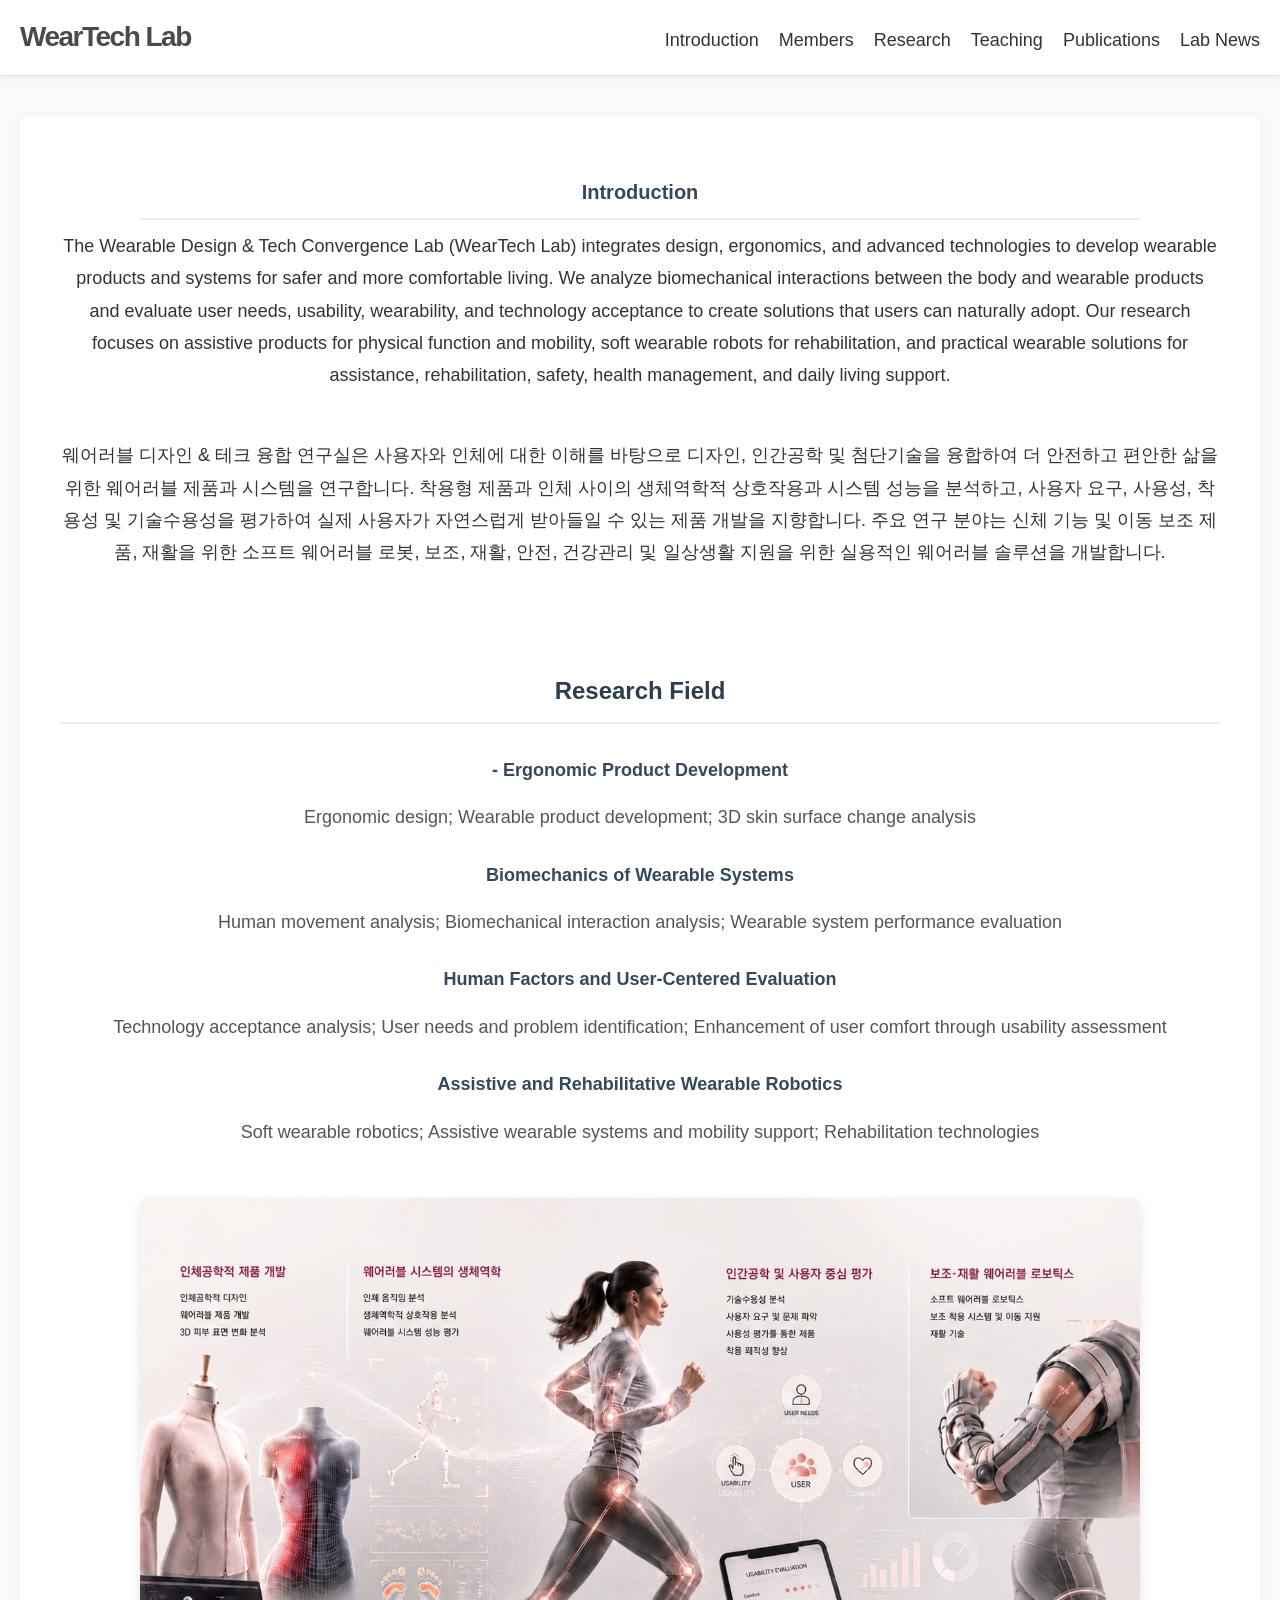
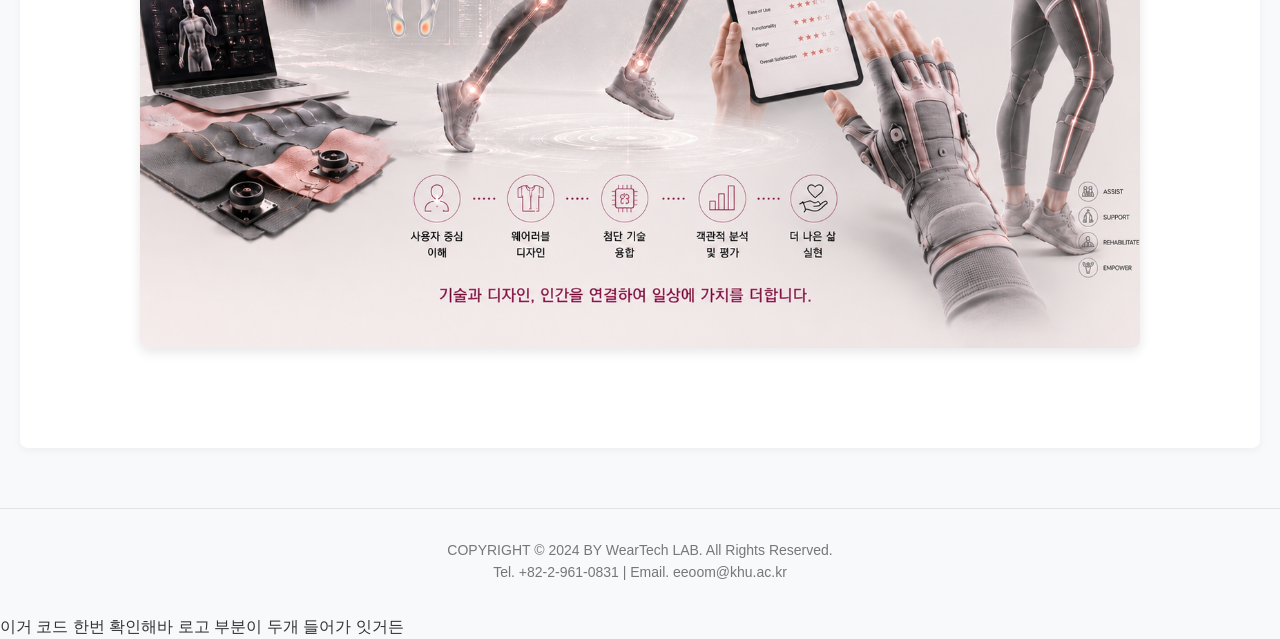
==== intro.html @ f1a355e2 "Update intro.html" ====
<!DOCTYPE html>
<html lang="ko">
<head>
    <meta charset="UTF-8">
    <meta name="viewport" content="width=device-width, initial-scale=1.0">
    <title>Intro - WearTech Lab</title>
    <link rel="stylesheet" href="style.css">
</head>
<body>
    <!-- 헤더 (로고 + 상단 메뉴) -->
    <header class="site-header">
        <div class="header-wrap">
            <a href="index.html" class="logo">WearTech Lab</a>
            <nav class="main-nav">
                <ul>
                    <li><a href="intro.html">Introduction</a></li>
                    
                    <!-- Members 드롭다운 메뉴 -->
                    <li class="dropdown">
                        <a href="javascript:void(0)" class="dropbtn">Members</a>
                        <div class="dropdown-content">
                            <a href="pi.html">Principal Investigator</a>
                            <a href="students.html">Student Researchers</a>
                        </div>
                    </li>
                    
                    <li><a href="research.html">Research</a></li>
                    <li><a href="teaching.html">Teaching</a></li>
                    <li><a href="publications.html">Publications</a></li>
                    <li><a href="lab-news.html">Lab News</a></li>
                </ul>
            </nav>
        </div>
    </header>

    <!-- 메인 컨텐츠 영역 -->
    <main class="content-wrap">
        <section class="main-content">
            
            <!-- 0. 제일 위 큰 제목 -->
            <h3 class="intro-main-title">Introduction</h3>
            
            <!-- 1. 설명 글 (가운데 정렬) -->
            <div class="intro-top-text">
                <p>The Wearable Design & Tech Convergence Lab (WearTech Lab) integrates design, ergonomics, and advanced technologies to develop wearable products and systems for safer and more comfortable living. We analyze biomechanical interactions between the body and wearable products and evaluate user needs, usability, wearability, and technology acceptance to create solutions that users can naturally adopt. Our research focuses on assistive products for physical function and mobility, soft wearable robots for rehabilitation, and practical wearable solutions for assistance, rehabilitation, safety, health management, and daily living support.</p>
            <br>
                <p>웨어러블 디자인 & 테크 융합 연구실은 사용자와 인체에 대한 이해를 바탕으로 디자인, 인간공학 및 첨단기술을 융합하여 더 안전하고 편안한 삶을 위한 웨어러블 제품과 시스템을 연구합니다. 착용형 제품과 인체 사이의 생체역학적 상호작용과 시스템 성능을 분석하고, 사용자 요구, 사용성, 착용성 및 기술수용성을 평가하여 실제 사용자가 자연스럽게 받아들일 수 있는 제품 개발을 지향합니다. 주요 연구 분야는 신체 기능 및 이동 보조 제품, 재활을 위한 소프트 웨어러블 로봇, 보조, 재활, 안전, 건강관리 및 일상생활 지원을 위한 실용적인 웨어러블 솔루션을 개발합니다.</p>
            </div>

            <!-- 2. 아래쪽 글 (가운데 정렬, 굵은 폰트 적용) -->
            <div class="research-field">
                <h3>Research Field</h3>
                
                <p class="field-title">- Ergonomic Product Development</p>
                <ul>
                    <li>Ergonomic design; Wearable product development; 3D skin surface change analysis</li>
                </ul>

                <p class="field-title">Biomechanics of Wearable Systems</p>
                <ul>
                    <li>Human movement analysis; Biomechanical interaction analysis; Wearable system performance evaluation</li>
                </ul>

                <p class="field-title">Human Factors and User-Centered Evaluation</p>
                <ul>
                    <li>Technology acceptance analysis; User needs and problem identification; Enhancement of user comfort through usability assessment</li>
                </ul>

                <p class="field-title">Assistive and Rehabilitative Wearable Robotics</p>
                <ul>
                    <li>Soft wearable robotics; Assistive wearable systems and mobility support; Rehabilitation technologies</li>
                </ul>
            </div>

            <!-- 3. 가운데 큰 그림 -->
            <img src="intro-image.png" alt="WearTech Lab 소개 이미지" class="intro-image">
            
        </section>
    </main>

    <!-- 푸터 -->
    <footer class="site-footer">
        <p>COPYRIGHT © 2024 BY WearTech LAB. All Rights Reserved.</p>
        <p>Tel. +82-2-961-0831 | Email. eeoom@khu.ac.kr</p>
    </footer>
</body>
</html>

이거 코드 한번 확인해바 로고 부분이 두개 들어가 잇거든
---- style.css ----
/* 기본 스타일 초기화 */
* {
    margin: 0;
    padding: 0;
    box-sizing: border-box;
    font-family: 'Arial', 'Noto Sans KR', sans-serif;
}

body {
    background-color: #f8f9fa;
    color: #333;
    line-height: 1.6;
}

a {
    text-decoration: none;
    color: #333;
    transition: color 0.2s;
}

a:hover {
    color: #c97b8e;
}

/* 헤더 (상단 로고 & 메뉴) */
.site-header {
    background-color: #fff;
    border-bottom: 1px solid #e1e4e8;
    padding: 15px 0;
    box-shadow: 0 2px 4px rgba(0,0,0,0.05);
}

.header-wrap {
    max-width: 1600px;
    margin: 0 auto;
    display: flex;
    justify-content: space-between;
    align-items: center;
    padding: 0 20px;
    flex-wrap: wrap;
}

.logo {
    font-size: 28px;
    font-weight: bold;
    color: #4a4a4a;
    letter-spacing: -1.5px;
}

.main-nav ul {
    list-style: none;
    display: flex;
    flex-wrap: wrap;
}

.main-nav li {
    margin-left: 20px;
    margin-top: 5px;
}

.main-nav a {
    font-size: 18px;
    font-weight: 500;
    padding: 5px 0;
    border-bottom: 2px solid transparent;
}

.main-nav a:hover {
    border-bottom: 2px solid #c97b8e;
}

/* 메인 컨텐츠 래퍼 */
.content-wrap {
    max-width: 1600px;
    margin: 40px auto;
    padding: 0 20px;
}

/* 본문 영역 */
.main-content {
    background-color: #fff;
    padding: 40px;
    border-radius: 8px;
    box-shadow: 0 2px 8px rgba(0,0,0,0.05);
}

.main-content h1 {
    font-size: 28px;
    margin-bottom: 20px;
    color: #2c3e50;
}

.main-content h3 {
    font-size: 20px;
    margin-top: 20px;
    margin-bottom: 10px;
    color: #34495e;
}

.main-content p {
    margin-bottom: 15px;
}

/* === Members 드롭다운 메뉴 디자인 === */
.dropdown {
    position: relative;
    display: inline-block;
}

/* 드롭다운 메뉴 기본 버튼 스타일 (기존 메뉴와 동일하게) */
.dropbtn {
    font-size: 18px;
    font-weight: 500;
    padding: 5px 0;
    border-bottom: 2px solid transparent;
    cursor: pointer;
}

/* 드롭다운 펼쳐지는 내용물 (기본적으로 숨겨둠) */
.dropdown-content {
    display: none;
    position: absolute;
    background-color: #ffffff;
    min-width: 200px;
    box-shadow: 0px 8px 16px 0px rgba(0,0,0,0.1);
    z-index: 1;
    border-radius: 8px;
    overflow: hidden;
    border: 1px solid #eee;
}

/* 드롭다운 안의 메뉴 링크 스타일 */
.dropdown-content a {
    color: #333;
    padding: 12px 16px;
    text-decoration: none;
    display: block;
    text-align: left;
    font-size: 16px;
    border-bottom: 1px solid #f1f1f1;
}

/* 마우스 올렸을 때 효과 */
.dropdown-content a:hover {
    background-color: #fafafa;
    color: #c97b8e;
}

/* 마우스를 메뉴에 올리면 펼쳐지게 함 */
.dropdown:hover .dropdown-content {
    display: block;
}

/* 메인 메뉴에 마우스 올렸을 때 밑줄 효과 */
.dropdown:hover .dropbtn {
    border-bottom: 2px solid #c97b8e;
}


/* 본문 이미지 스타일 (index.html용) */
.main-image {
    width: 100%;
    max-width: 800px;
    height: auto;
    display: block;
    margin: 0 auto 30px;
    border-radius: 8px;
    box-shadow: 0 4px 12px rgba(0,0,0,0.1);
}

/* 푸터 */
.site-footer {
    text-align: center;
    padding: 30px 0;
    border-top: 1px solid #e1e4e8;
    margin-top: 60px;
    font-size: 14px;
    color: #777;
}

/* === index.html 이미지만 크게 가운데 정렬 === */
.main-content-image-only {
    text-align: center;
    padding: 20px;
}

.main-content-image-only img {
    max-width: 100%;
    height: auto;
    display: block;
    margin: 0 auto;
    border-radius: 8px;
    box-shadow: 0 4px 12px rgba(0,0,0,0.1);
}

/* === Intro 페이지 전용 디자인 === */

/* Introduction 제일 위 큰 제목 (Research Field 제목과 동일 스타일) */
.intro-main-title {
    font-size: 32px; 
    margin-bottom: 30px;
    color: #2c3e50;
    border-bottom: 2px solid #eee;
    padding-bottom: 10px;
    text-align: center;
    max-width: 1000px;
    margin-left: auto;
    margin-right: auto;
}

/* 위쪽 설명 글자 가운데 정렬 */
.intro-top-text {
    text-align: center;
    font-size: 18px;
    line-height: 1.8;
    margin-bottom: 100px;
    max-width: 1200px;
    margin-left: auto;
    margin-right: auto;
}

/* Research Field 영역 (가운데 정렬로 수정됨!) */
.research-field {
    text-align: center; 
    font-size: 18px;
    line-height: 1.8;
    max-width: 1200px;
    margin: 0 auto;
}

.research-field h3 {
    font-size: 24px;
    margin-bottom: 30px;
    color: #2c3e50;
    border-bottom: 2px solid #eee;
    padding-bottom: 10px;
}

/* 소제목들을 굵은 폰트로 처리 */
.field-title {
    font-size: 18px;
    font-weight: bold;
    color: #34495e;
    margin-top: 25px;
    margin-bottom: 10px;
}

.research-field ul {
    list-style: none;
    padding-left: 0;
}

.research-field li {
    margin-bottom: 5px;
    color: #555;
}

/* 아래 이미지 */
.intro-image {
    width: 100%;
    max-width: 1000px;
    height: auto;
    display: block;
    margin: 50px auto 60px;
    border-radius: 8px;
    box-shadow: 0 4px 12px rgba(0,0,0,0.1);
}
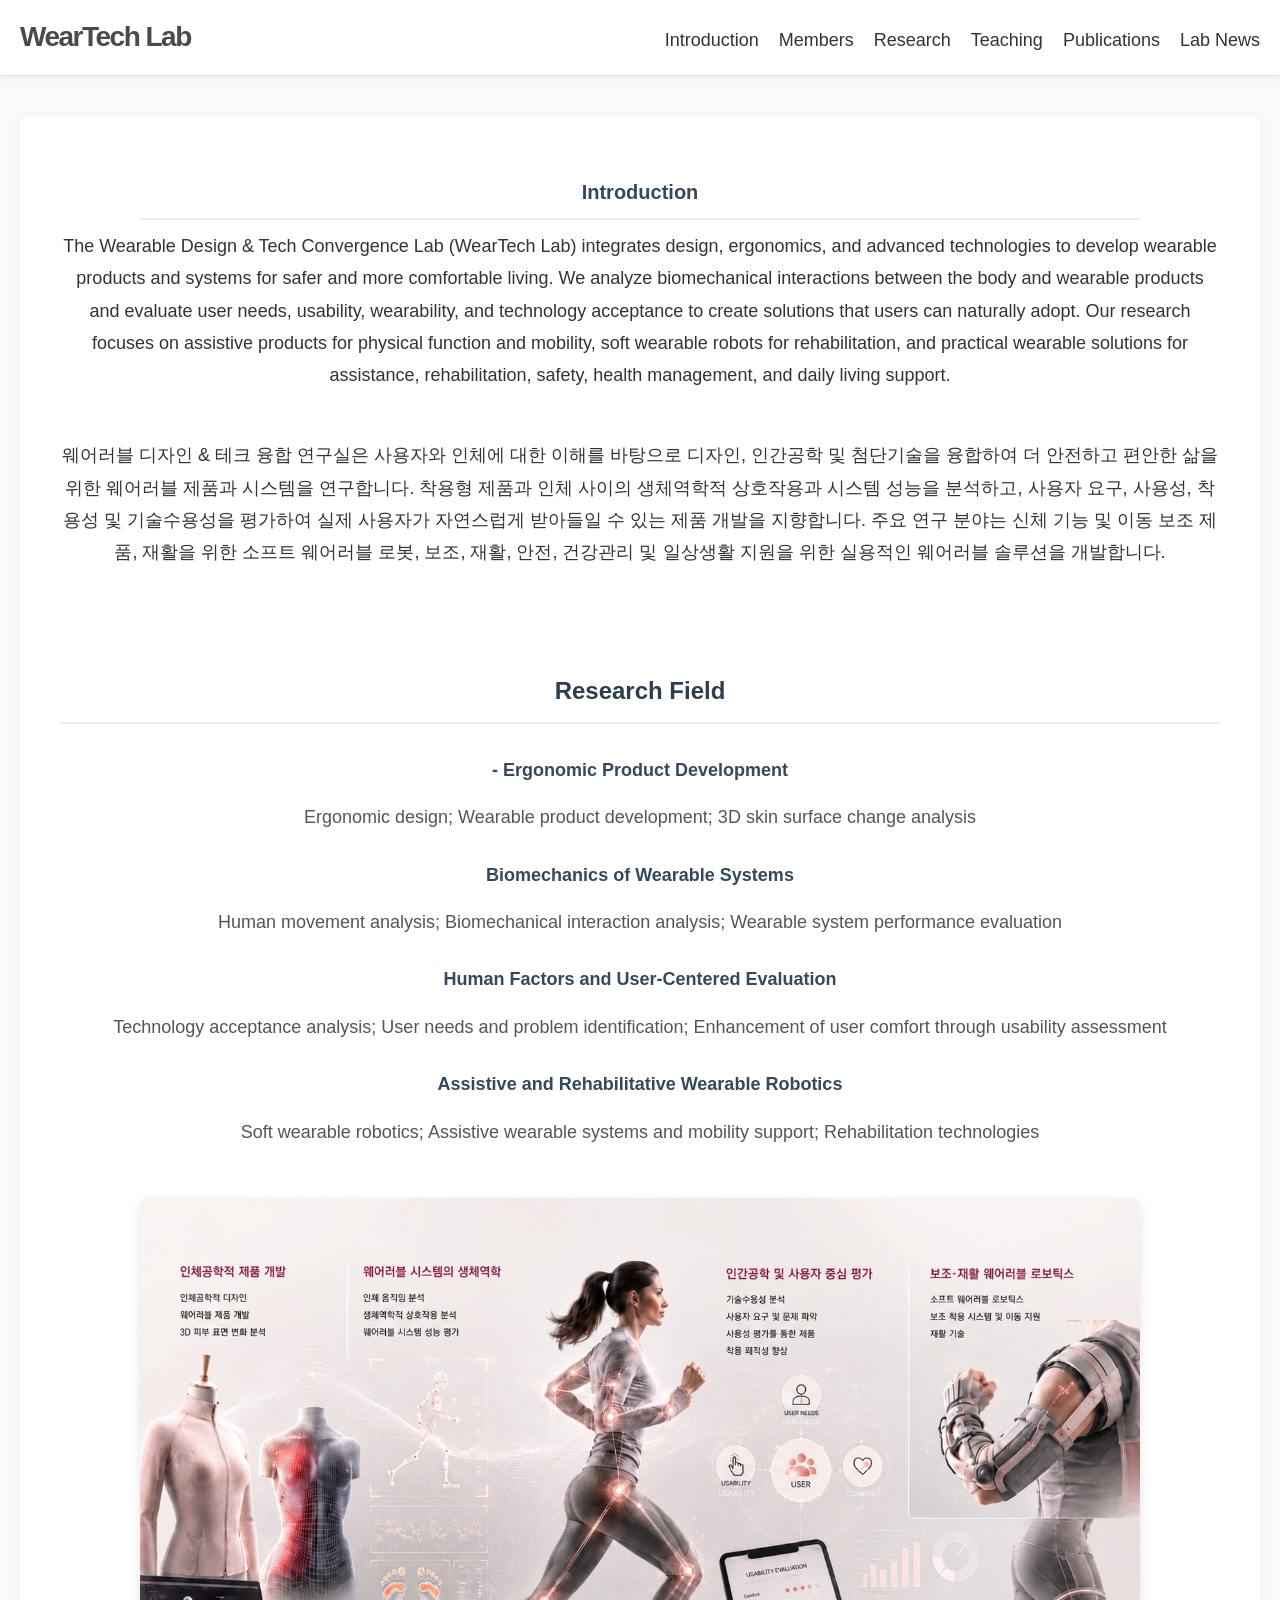
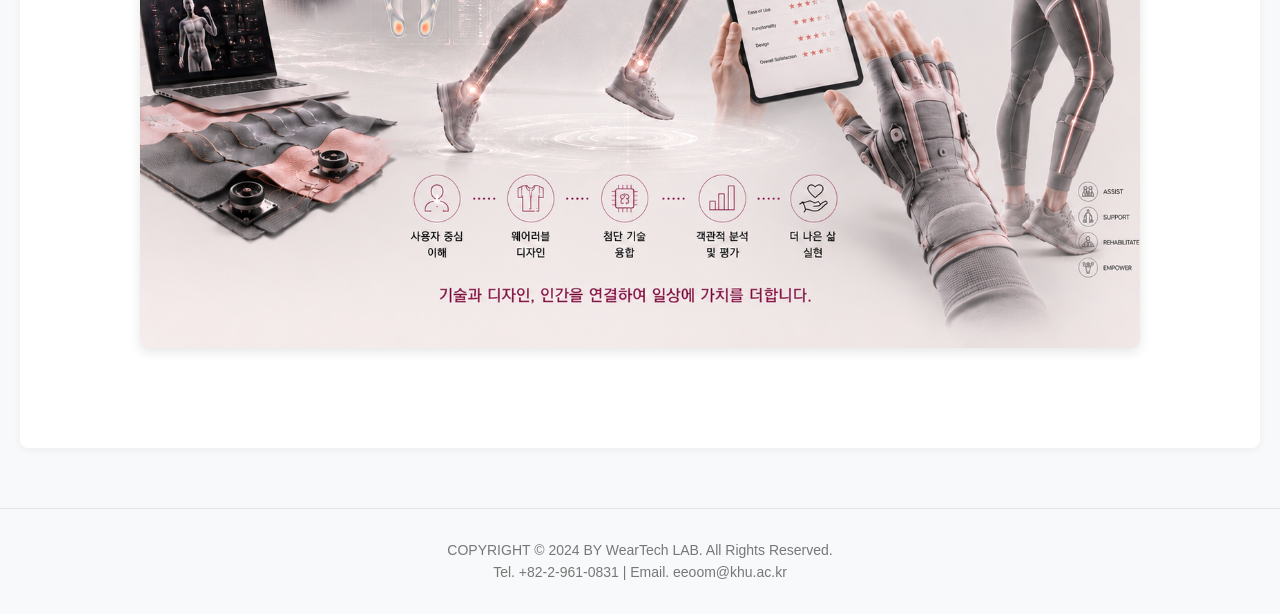
==== commit 6ff3875a: "Update intro.html" ====
--- a/intro.html
+++ b/intro.html
@@ -85,5 +85,3 @@
     </footer>
 </body>
 </html>
-
-이거 코드 한번 확인해바 로고 부분이 두개 들어가 잇거든
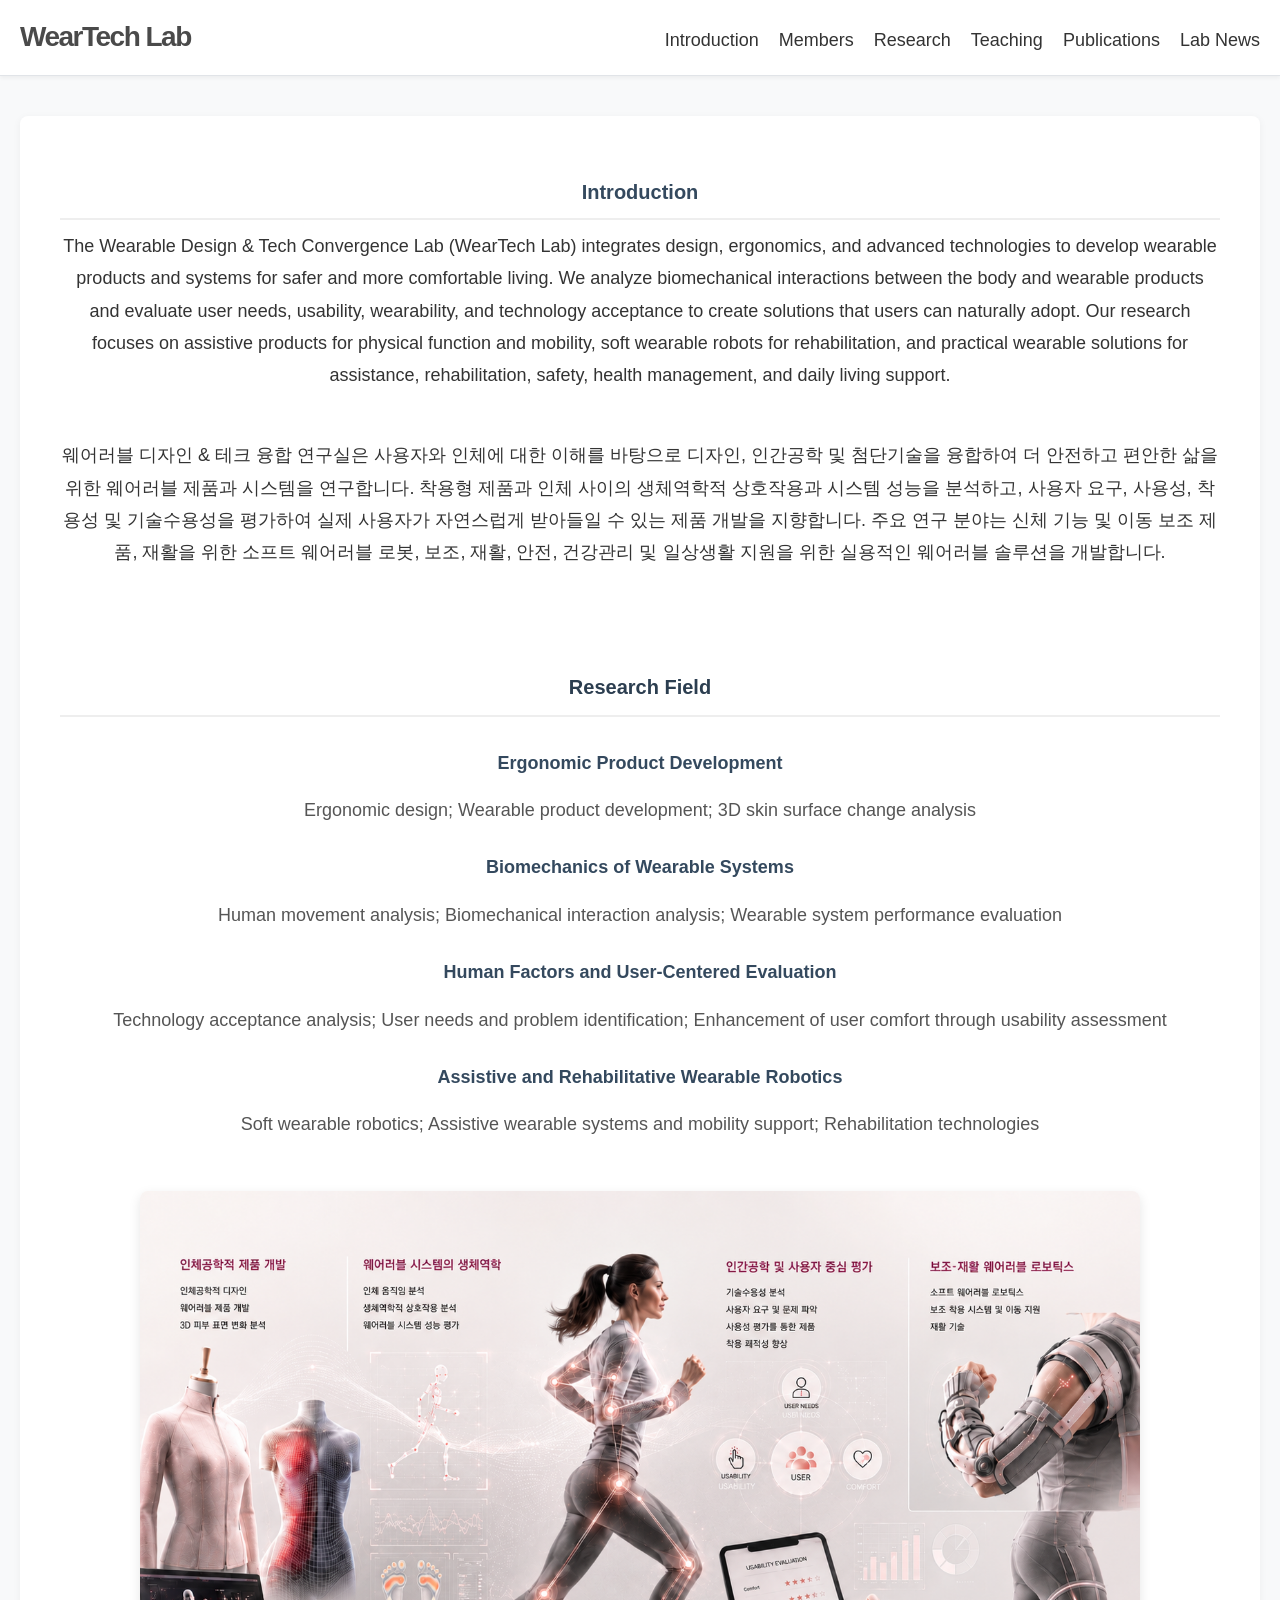
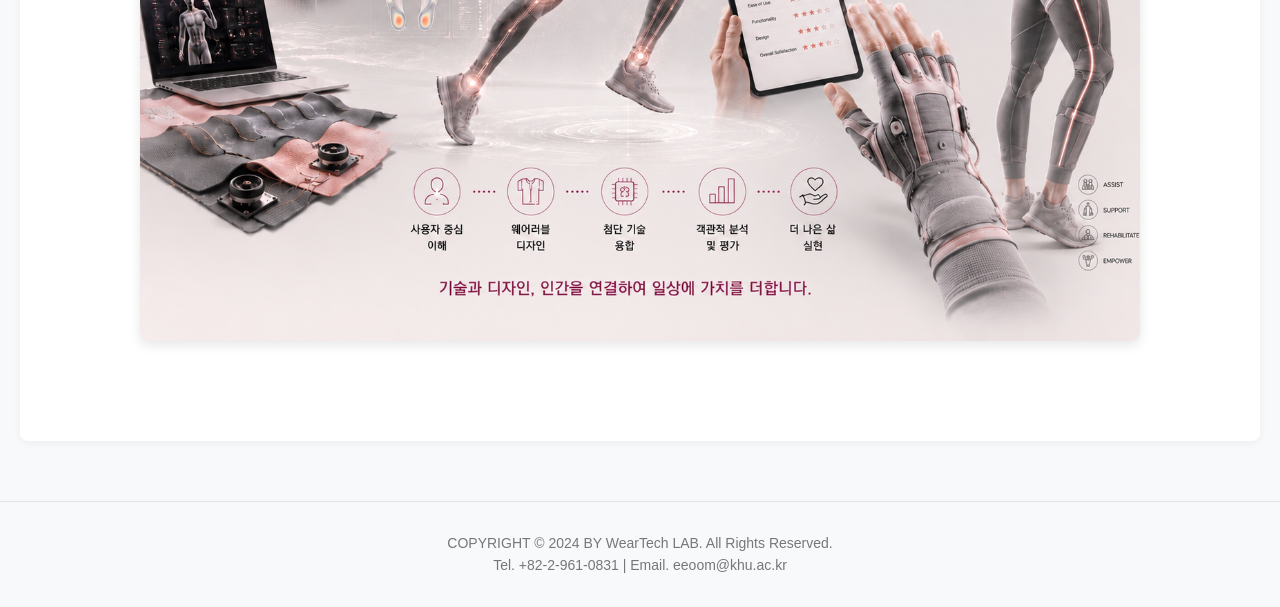
==== commit 7970c485: "Update intro.html" ====
--- a/intro.html
+++ b/intro.html
@@ -51,7 +51,7 @@
             <div class="research-field">
                 <h3>Research Field</h3>
                 
-                <p class="field-title">- Ergonomic Product Development</p>
+                <p class="field-title">Ergonomic Product Development</p>
                 <ul>
                     <li>Ergonomic design; Wearable product development; 3D skin surface change analysis</li>
                 </ul>
--- a/style.css
+++ b/style.css
@@ -107,7 +107,6 @@
     display: inline-block;
 }
 
-/* 드롭다운 메뉴 기본 버튼 스타일 (기존 메뉴와 동일하게) */
 .dropbtn {
     font-size: 18px;
     font-weight: 500;
@@ -116,7 +115,6 @@
     cursor: pointer;
 }
 
-/* 드롭다운 펼쳐지는 내용물 (기본적으로 숨겨둠) */
 .dropdown-content {
     display: none;
     position: absolute;
@@ -129,7 +127,6 @@
     border: 1px solid #eee;
 }
 
-/* 드롭다운 안의 메뉴 링크 스타일 */
 .dropdown-content a {
     color: #333;
     padding: 12px 16px;
@@ -140,42 +137,17 @@
     border-bottom: 1px solid #f1f1f1;
 }
 
-/* 마우스 올렸을 때 효과 */
 .dropdown-content a:hover {
     background-color: #fafafa;
     color: #c97b8e;
 }
 
-/* 마우스를 메뉴에 올리면 펼쳐지게 함 */
 .dropdown:hover .dropdown-content {
     display: block;
 }
 
-/* 메인 메뉴에 마우스 올렸을 때 밑줄 효과 */
 .dropdown:hover .dropbtn {
     border-bottom: 2px solid #c97b8e;
-}
-
-
-/* 본문 이미지 스타일 (index.html용) */
-.main-image {
-    width: 100%;
-    max-width: 800px;
-    height: auto;
-    display: block;
-    margin: 0 auto 30px;
-    border-radius: 8px;
-    box-shadow: 0 4px 12px rgba(0,0,0,0.1);
-}
-
-/* 푸터 */
-.site-footer {
-    text-align: center;
-    padding: 30px 0;
-    border-top: 1px solid #e1e4e8;
-    margin-top: 60px;
-    font-size: 14px;
-    color: #777;
 }
 
 /* === index.html 이미지만 크게 가운데 정렬 === */
@@ -194,21 +166,19 @@
 }
 
 /* === Intro 페이지 전용 디자인 === */
-
-/* Introduction 제일 위 큰 제목 (Research Field 제목과 동일 스타일) */
 .intro-main-title {
-    font-size: 32px; 
+    font-size: 28px; 
+    font-weight: bold;
     margin-bottom: 30px;
     color: #2c3e50;
     border-bottom: 2px solid #eee;
     padding-bottom: 10px;
     text-align: center;
-    max-width: 1000px;
+    max-width: 1200px;
     margin-left: auto;
     margin-right: auto;
 }
 
-/* 위쪽 설명 글자 가운데 정렬 */
 .intro-top-text {
     text-align: center;
     font-size: 18px;
@@ -219,7 +189,6 @@
     margin-right: auto;
 }
 
-/* Research Field 영역 (가운데 정렬로 수정됨!) */
 .research-field {
     text-align: center; 
     font-size: 18px;
@@ -229,14 +198,14 @@
 }
 
 .research-field h3 {
-    font-size: 24px;
+    font-size: 20px;
+    font-weight: bold;
     margin-bottom: 30px;
     color: #2c3e50;
     border-bottom: 2px solid #eee;
     padding-bottom: 10px;
 }
 
-/* 소제목들을 굵은 폰트로 처리 */
 .field-title {
     font-size: 18px;
     font-weight: bold;
@@ -255,7 +224,6 @@
     color: #555;
 }
 
-/* 아래 이미지 */
 .intro-image {
     width: 100%;
     max-width: 1000px;
@@ -265,3 +233,130 @@
     border-radius: 8px;
     box-shadow: 0 4px 12px rgba(0,0,0,0.1);
 }
+
+/* === PI 이력서 디자인 추가 === */
+.pi-photo img {
+    width: 280px; /* <--- 300px에서 200px로 줄이기! */
+    height: auto;
+    border-radius: 8px;
+    box-shadow: 0 4px 12px rgba(0,0,0,0.1);
+}
+.pi-contact {
+    list-style: none;
+    padding: 0;
+    margin-top: 20px;
+    margin-bottom: 70px; /* <--- 추가! (Tel과 Education 사이 여백 넓히기) */
+    border-top: 1px solid #eee;
+    padding-top: 20px;
+}
+
+.cv-section-title {
+    font-size: 20px;
+    margin-top: 100px; 
+    margin-bottom: 0px;
+    color: #2c3e50;
+    border-left: 4px solid #c97b8e;
+    padding-left: 10px;
+    line-height: 1.2; /* <--- 이 줄을 추가! (글자 세로 높이를 줄여서 막대기도 짧아짐) */
+    padding-top: 4px; /* <--- 이 줄을 추가! (위쪽 살짝 여백) */
+    padding-bottom: 4px; /* <--- 이 줄을 추가! (아래쪽 살짝 여백) */
+}
+
+.cv-list {
+    list-style: none;
+    padding-left: 0;
+    margin-bottom: 0; /* <--- 학위논문 제목 위쪽 여백 */
+    margin-top: 20px; /* <--- 이 줄을 추가하세요! (리스트 자체를 아래로 밀어냄) */
+}
+
+.cv-list li {
+    margin-bottom: 20px;
+    line-height: 1.6;
+    color: #555;
+}
+
+.cv-date {
+    display: inline-block;
+    width: 180px; /* 날짜 폭을 맞춰서 정렬 */
+    font-weight: bold;
+    color: #333;
+    margin-right: 10px;
+}
+
+.dissertation {
+    background-color: #f9f9f9;
+    padding: 15px;
+    border-radius: 8px;
+    font-size: 15px;
+    margin-top: 10px;
+    line-height: 1.8;
+    color: #555;
+}
+
+/* 푸터 */
+.site-footer {
+    padding: 30px 0;
+    text-align: center; /* <--- 이 줄을 추가하세요! (가운데 정렬) */
+    border-top: 1px solid #e1e4e8;
+    margin-top: 60px;
+    font-size: 14px;
+    color: #777;
+}
+
+/* === Teaching 페이지 디자인 추가 === */
+.teaching-layout {
+    max-width: 1000px;
+    margin: 0 auto;
+    text-align: left;
+}
+
+.teaching-main-title {
+    font-size: 24px;
+    font-weight: bold;
+    color: #2c3e50;
+    margin-bottom: 50px;
+    text-align: center;
+}
+
+.semester-title {
+    font-size: 20px;
+    font-weight: bold;
+    color: #2c3e50;
+    border-left: 4px solid #c97b8e;
+    padding-left: 10px;
+    margin-top: 60px;
+    margin-bottom: 40px;
+    line-height: 1.2;
+    padding-top: 4px;
+    padding-bottom: 4px;
+}
+
+.course-item {
+    margin-bottom: 40px;
+    padding-bottom: 30px;
+}
+
+.course-item:last-child {
+    border-bottom: none;
+}
+
+.course-name {
+    font-size: 20px; /* <--- 18px에서 20px로 키우기! */
+    font-weight: 700; /* <--- bold 대신 700으로 더 확실하게! */
+    color: #34495e;
+    margin-bottom: 15px;
+}
+
+.course-desc {
+    font-size: 16px;
+    line-height: 1.8;
+    color: #555;
+    margin-bottom: 15px;
+}
+
+.course-desc-en {
+    font-size: 15px;
+    line-height: 1.8;
+    color: #888;
+    font-style: italic;
+}
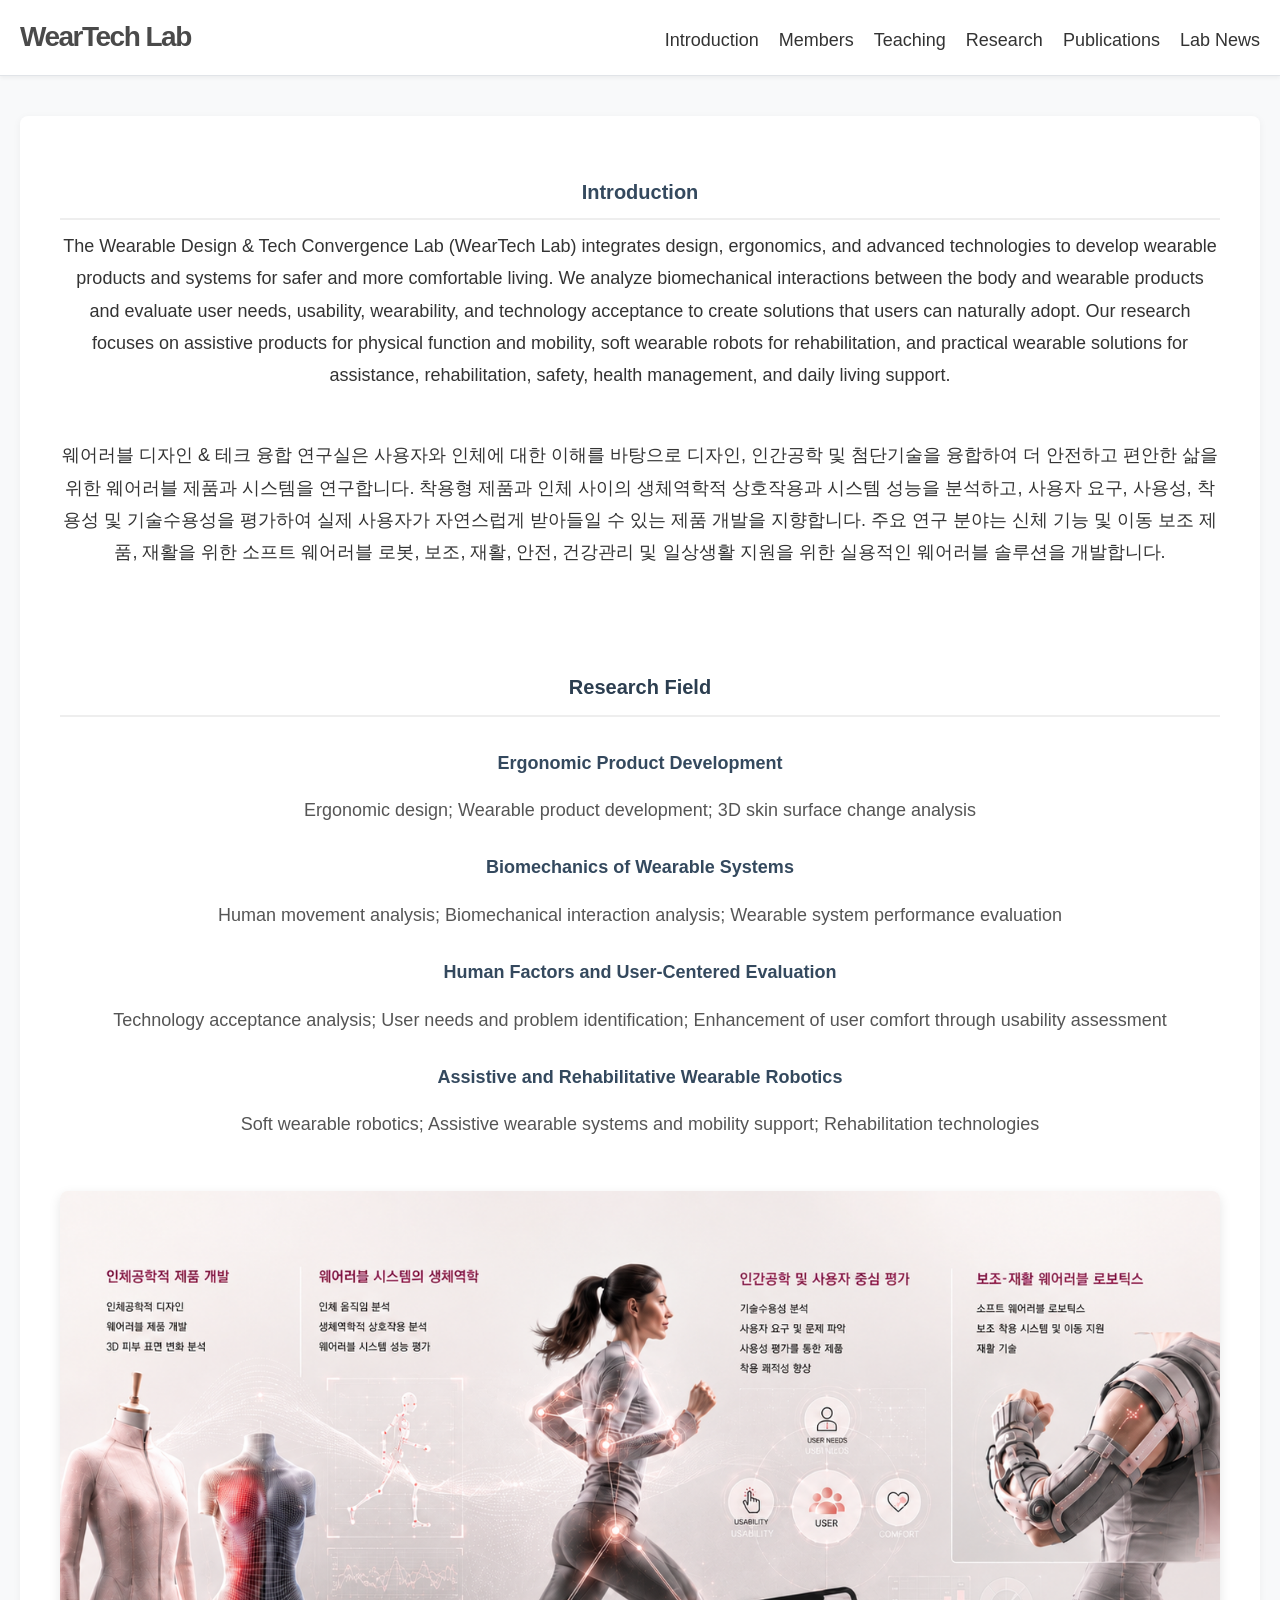
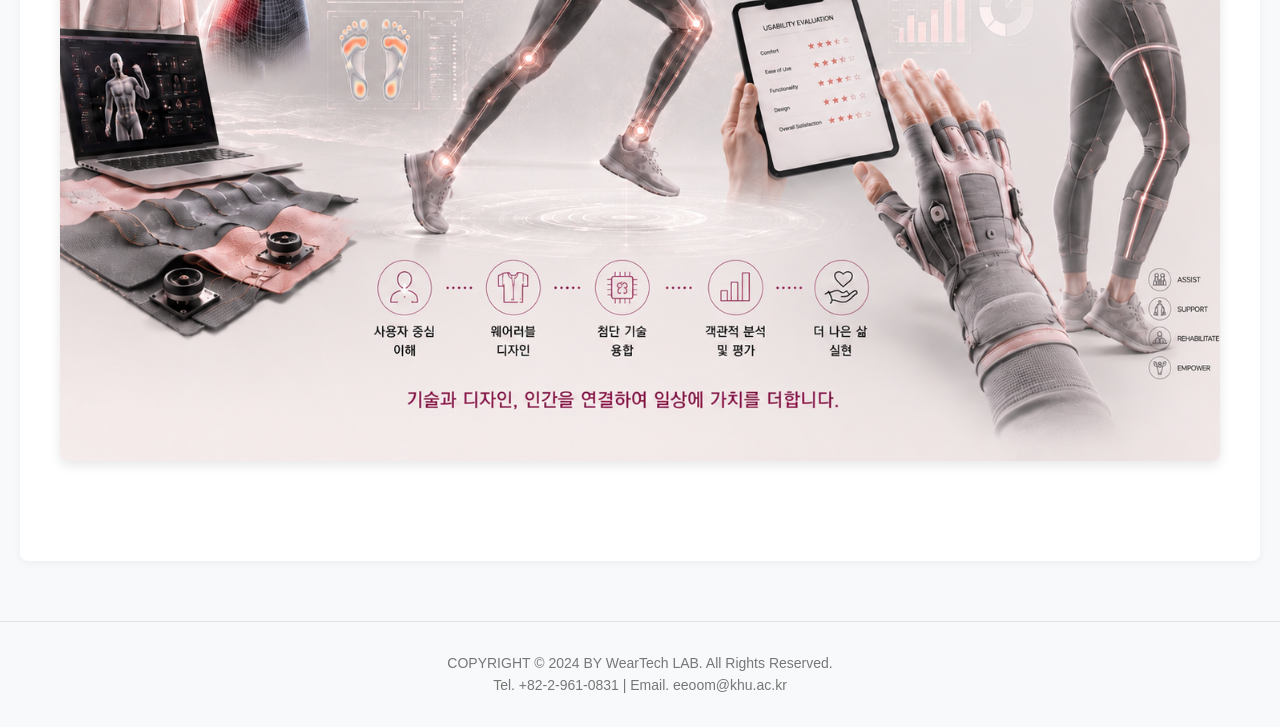
==== commit de183c24: "Update intro.html" ====
--- a/intro.html
+++ b/intro.html
@@ -11,26 +11,30 @@
     <header class="site-header">
         <div class="header-wrap">
             <a href="index.html" class="logo">WearTech Lab</a>
-            <nav class="main-nav">
-                <ul>
-                    <li><a href="intro.html">Introduction</a></li>
-                    
-                    <!-- Members 드롭다운 메뉴 -->
-                    <li class="dropdown">
-                        <a href="javascript:void(0)" class="dropbtn">Members</a>
-                        <div class="dropdown-content">
-                            <a href="pi.html">Principal Investigator</a>
-                            <a href="students.html">Student Researchers</a>
-                        </div>
-                    </li>
-                    
-                    <li><a href="research.html">Research</a></li>
-                    <li><a href="teaching.html">Teaching</a></li>
-                    <li><a href="publications.html">Publications</a></li>
-                    <li><a href="lab-news.html">Lab News</a></li>
-                </ul>
-            </nav>
-        </div>
+         <nav class="main-nav">
+             <ul>
+                 <li><a href="intro.html">Introduction</a></li>
+                 <li class="dropdown">
+                     <a href="javascript:void(0)" class="dropbtn">Members</a>
+                     <div class="dropdown-content">
+                         <a href="pi.html">Principal Investigator</a>
+                         <a href="students.html">Student Researchers</a>
+                     </div>
+                 </li>
+                 <li><a href="teaching.html">Teaching</a></li>       <!-- Teaching을 먼저! -->
+                 <li><a href="research.html">Research</a></li>      <!-- Research를 아래로! -->
+                 <li class="dropdown">
+                     <a href="javascript:void(0)" class="dropbtn">Publications</a>
+                     <div class="dropdown-content">
+                         <a href="research-paper.html">Research Paper</a>
+                         <a href="presentation.html">Presentation</a>
+                         <a href="patent.html">Patent</a>
+                     </div>
+                 </li>
+                 <li><a href="lab-news.html">Lab News</a></li>
+             </ul>
+         </nav>
+         </div>
     </header>
 
     <!-- 메인 컨텐츠 영역 -->
--- a/style.css
+++ b/style.css
@@ -226,7 +226,7 @@
 
 .intro-image {
     width: 100%;
-    max-width: 1000px;
+    max-width: 1200px;
     height: auto;
     display: block;
     margin: 50px auto 60px;
@@ -236,7 +236,7 @@
 
 /* === PI 이력서 디자인 추가 === */
 .pi-photo img {
-    width: 280px; /* <--- 300px에서 200px로 줄이기! */
+    width: 350px; 
     height: auto;
     border-radius: 8px;
     box-shadow: 0 4px 12px rgba(0,0,0,0.1);
@@ -245,7 +245,7 @@
     list-style: none;
     padding: 0;
     margin-top: 20px;
-    margin-bottom: 70px; /* <--- 추가! (Tel과 Education 사이 여백 넓히기) */
+    margin-bottom: 70px; 
     border-top: 1px solid #eee;
     padding-top: 20px;
 }
@@ -257,16 +257,16 @@
     color: #2c3e50;
     border-left: 4px solid #c97b8e;
     padding-left: 10px;
-    line-height: 1.2; /* <--- 이 줄을 추가! (글자 세로 높이를 줄여서 막대기도 짧아짐) */
-    padding-top: 4px; /* <--- 이 줄을 추가! (위쪽 살짝 여백) */
-    padding-bottom: 4px; /* <--- 이 줄을 추가! (아래쪽 살짝 여백) */
+    line-height: 1.2; 
+    padding-top: 4px; 
+    padding-bottom: 4px; 
 }
 
 .cv-list {
     list-style: none;
     padding-left: 0;
-    margin-bottom: 0; /* <--- 학위논문 제목 위쪽 여백 */
-    margin-top: 20px; /* <--- 이 줄을 추가하세요! (리스트 자체를 아래로 밀어냄) */
+    margin-bottom: 50px; 
+    margin-top: 30px; 
 }
 
 .cv-list li {
@@ -277,7 +277,7 @@
 
 .cv-date {
     display: inline-block;
-    width: 180px; /* 날짜 폭을 맞춰서 정렬 */
+    width: 180px; 
     font-weight: bold;
     color: #333;
     margin-right: 10px;
@@ -296,7 +296,7 @@
 /* 푸터 */
 .site-footer {
     padding: 30px 0;
-    text-align: center; /* <--- 이 줄을 추가하세요! (가운데 정렬) */
+    text-align: center; 
     border-top: 1px solid #e1e4e8;
     margin-top: 60px;
     font-size: 14px;
@@ -319,21 +319,22 @@
 }
 
 .semester-title {
-    font-size: 20px;
-    font-weight: bold;
+    font-size: 28px;
+    font-weight: 700;
     color: #2c3e50;
     border-left: 4px solid #c97b8e;
     padding-left: 10px;
     margin-top: 60px;
-    margin-bottom: 40px;
+    margin-bottom: 70px;
     line-height: 1.2;
     padding-top: 4px;
     padding-bottom: 4px;
 }
 
 .course-item {
-    margin-bottom: 40px;
-    padding-bottom: 30px;
+    margin-bottom: 20px; 
+    padding-bottom: 15px; 
+    border-bottom: 1px solid #eee;
 }
 
 .course-item:last-child {
@@ -341,8 +342,8 @@
 }
 
 .course-name {
-    font-size: 20px; /* <--- 18px에서 20px로 키우기! */
-    font-weight: 700; /* <--- bold 대신 700으로 더 확실하게! */
+    font-size: 16px; 
+    font-weight: 700; 
     color: #34495e;
     margin-bottom: 15px;
 }
@@ -360,3 +361,362 @@
     color: #888;
     font-style: italic;
 }
+
+/* === Research Paper 페이지 디자인 === */
+.paper-list {
+    list-style: none; 
+    padding: 0;
+}
+
+.paper-item {
+    position: relative; 
+    margin-bottom: 30px;
+    padding-bottom: 20px;
+    padding-left: 25px; 
+    border-bottom: 1px solid #eee;
+    line-height: 1.8;
+    color: #555;
+    font-size: 16px;
+}
+
+.paper-item::before {
+    content: "•"; 
+    position: absolute;
+    left: 0;
+    top: 0;
+    color: #c97b8e; 
+    font-size: 24px; 
+    line-height: 1.2;
+}
+
+.paper-item:last-child {
+    border-bottom: none;
+}
+
+/* === Presentation 탭 디자인 === */
+.tab-buttons {
+    display: flex;
+    justify-content: center;
+    margin-bottom: 40px;
+    border-bottom: 2px solid #eee;
+}
+
+.tab-btn {
+    background: none;
+    border: none;
+    padding: 10px 20px;
+    font-size: 18px;
+    cursor: pointer;
+    color: #777;
+    border-bottom: 2px solid transparent;
+    margin-bottom: -2px;
+    font-family: 'Arial', sans-serif;
+}
+
+.tab-btn.active {
+    color: #c97b8e;
+    border-bottom: 2px solid #c97b8e;
+    font-weight: bold;
+}
+
+.tab-content {
+    display: none;
+}
+
+.tab-content.active {
+    display: block;
+}
+
+/* === 프레젠테이션/특허 리스트 디자인 === */
+.presentation-list {
+    list-style: none;
+    padding: 0;
+}
+
+.presentation-item {
+    position: relative;
+    margin-bottom: 30px;
+    padding-bottom: 20px;
+    padding-left: 25px;
+    border-bottom: 1px solid #eee;
+    line-height: 1.8;
+    color: #555;
+    font-size: 16px;
+}
+
+.presentation-item::before {
+    content: "•";
+    position: absolute;
+    left: 0;
+    top: 0;
+    color: #c97b8e;
+    font-size: 24px;
+    line-height: 1.2;
+}
+
+/* 하단 페이지 번호 버튼 디자인 */
+.pagination {
+    text-align: center;
+    margin-top: 50px;
+}
+
+.pagination button {
+    background-color: #fff;
+    border: 1px solid #ddd;
+    color: #333;
+    padding: 8px 16px;
+    margin: 0 5px;
+    cursor: pointer;
+    border-radius: 4px;
+    font-size: 16px;
+    transition: all 0.2s;
+}
+
+.pagination button:hover {
+    background-color: #f1f1f1;
+}
+
+.pagination button.active {
+    background-color: #c97b8e;
+    color: white;
+    border-color: #c97b8e;
+}
+
+/* === Research 페이지 Funded Projects 리스트 디자인 === */
+.funded-list {
+    list-style: none;
+    padding: 0;
+}
+
+.funded-item {
+    position: relative;
+    margin-bottom: 30px;
+    padding-bottom: 20px;
+    padding-left: 25px;
+    border-bottom: 1px solid #eee;
+    line-height: 1.8;
+    color: #555;
+    font-size: 16px;
+}
+
+.funded-item::before {
+    content: "•";
+    position: absolute;
+    left: 0;
+    top: 0;
+    color: #c97b8e;
+    font-size: 24px;
+    line-height: 1.2;
+}
+
+.funded-item:last-child {
+    border-bottom: none;
+}
+
+/* === Research Projects 9칸 격자 디자인 === */
+.project-grid-9 {
+    display: grid;
+    grid-template-columns: repeat(2, 1fr); 
+    gap: 25px; 
+    margin-top: 25px;
+}
+
+.project-card-9 {
+    border: 1px solid #eee;
+    border-radius: 8px;
+    overflow: hidden;
+    position: relative;
+    cursor: pointer;
+    transition: transform 0.3s;
+    background: #fff;
+}
+
+.project-card-9:hover {
+    transform: translateY(-5px);
+    box-shadow: 0 8px 20px rgba(0,0,0,0.1);
+}
+
+.project-card-9 img {
+    width: 100%;
+    aspect-ratio: 4/3; 
+    object-fit: cover;
+    display: block;
+}
+
+.project-info-9 {
+    padding: 15px;
+    text-align: center;
+    background: #fff;
+}
+
+.project-info-9 h3 {
+    font-size: 16px;
+    color: #34495e;
+    margin: 0;
+}
+
+@media (max-width: 768px) {
+    .project-grid-9 {
+        grid-template-columns: repeat(2, 1fr);
+    }
+}
+
+@media (max-width: 480px) {
+    .project-grid-9 {
+        grid-template-columns: 1fr;
+    }
+}
+
+/* === 프로젝트 팝업창(Modal) 디자인 === */
+.modal {
+    display: none; 
+    position: fixed;
+    z-index: 10000; 
+    left: 0;
+    top: 0;
+    width: 100%;
+    height: 100%;
+    background-color: rgba(0,0,0,0.6); 
+    justify-content: center;
+    align-items: center;
+}
+
+.modal.active {
+    display: flex; 
+}
+
+.modal-content {
+    background-color: #fff;
+    padding: 40px;
+    border-radius: 12px;
+    width: 80%;
+    max-width: 1200px; 
+    max-height: 80vh; 
+    overflow-y: auto; 
+    position: relative;
+    box-shadow: 0 10px 30px rgba(0,0,0,0.2);
+    animation: modalFadeIn 0.3s; 
+}
+
+@keyframes modalFadeIn {
+    from { opacity: 0; transform: translateY(-20px); }
+    to { opacity: 1; transform: translateY(0); }
+}
+
+.close-btn {
+    position: absolute;
+    top: 15px;
+    right: 25px;
+    font-size: 30px;
+    font-weight: bold;
+    color: #aaa;
+    cursor: pointer;
+}
+
+.close-btn:hover {
+    color: #c97b8e; 
+}
+
+.modal-content h2 {
+    font-size: 24px;
+    margin-bottom: 20px;
+    color: #2c3e50;
+}
+
+.modal-content p {
+    font-size: 16px;
+    line-height: 1.8;
+    color: #555;
+    margin-bottom: 15px;
+}
+
+.hidden-content {
+    display: none;
+}
+
+/* === Student Researchers 페이지 디자인 === */
+.student-section-title {
+    font-size: 24px;
+    margin-top: 60px;
+    margin-bottom: 30px;
+    color: #2c3e50;
+    border-left: 4px solid #c97b8e;
+    padding-left: 10px;
+    line-height: 1.2;
+    padding-top: 4px;
+    padding-bottom: 4px;
+}
+
+.student-grid {
+    display: grid;
+    grid-template-columns: repeat(4, minmax(0, 1fr));
+    gap: 30px;
+    margin-bottom: 40px;
+}
+
+.student-card {
+    background: #fff;
+    border: 1px solid #eee;
+    border-radius: 8px;
+    overflow: hidden;
+    text-align: center;
+    transition: transform 0.3s, box-shadow 0.3s;
+}
+
+.student-card:hover {
+    transform: translateY(-5px);
+    box-shadow: 0 8px 20px rgba(0,0,0,0.1);
+}
+
+.student-card img {
+    width: 100%;
+    aspect-ratio: 3/4; 
+    object-fit: cover; 
+    display: block;  
+}
+
+.student-info {
+    padding: 20px;
+}
+
+.student-info h3 {
+    font-size: 20px;
+    color: #2c3e50;
+    margin-bottom: 5px;
+}
+
+.student-info p {
+    font-size: 16px;
+    color: #888;
+}
+
+/* === 팝업창 메인 사진 크기 살짝 줄이기 === */
+#modal-body > img {
+    width: 80% !important; 
+    margin: 0 auto 20px auto !important; 
+    display: block !important;
+}
+
+/* === 팝업창 내 추가 사진 갤러리 디자인 (가로/세로 대응) === */
+.modal-gallery {
+    display: grid;
+    grid-template-columns: repeat(2, 1fr); /* 기본 2열 정렬 (세로 사진용) */
+    gap: 50px 20px; /* <--- 위아래 50px, 좌우 20px로 변경! */
+    margin-top: 30px;
+    max-width: 80%; /* 전체 갤러리 크기 제한 */
+    margin-left: auto;
+    margin-right: auto;
+}
+
+.modal-gallery img {
+    width: 100%;
+    height: auto; /* 원본 비율 유지 (짤리지 않음) */
+    border-radius: 8px;
+    display: block;
+    margin-bottom: 10px;
+}
+
+/* 가로로 긴 사진은 무조건 한 줄 전체를 차지하도록 설정 */
+.modal-gallery img.wide {
+    grid-column: 1 / -1; 
+}
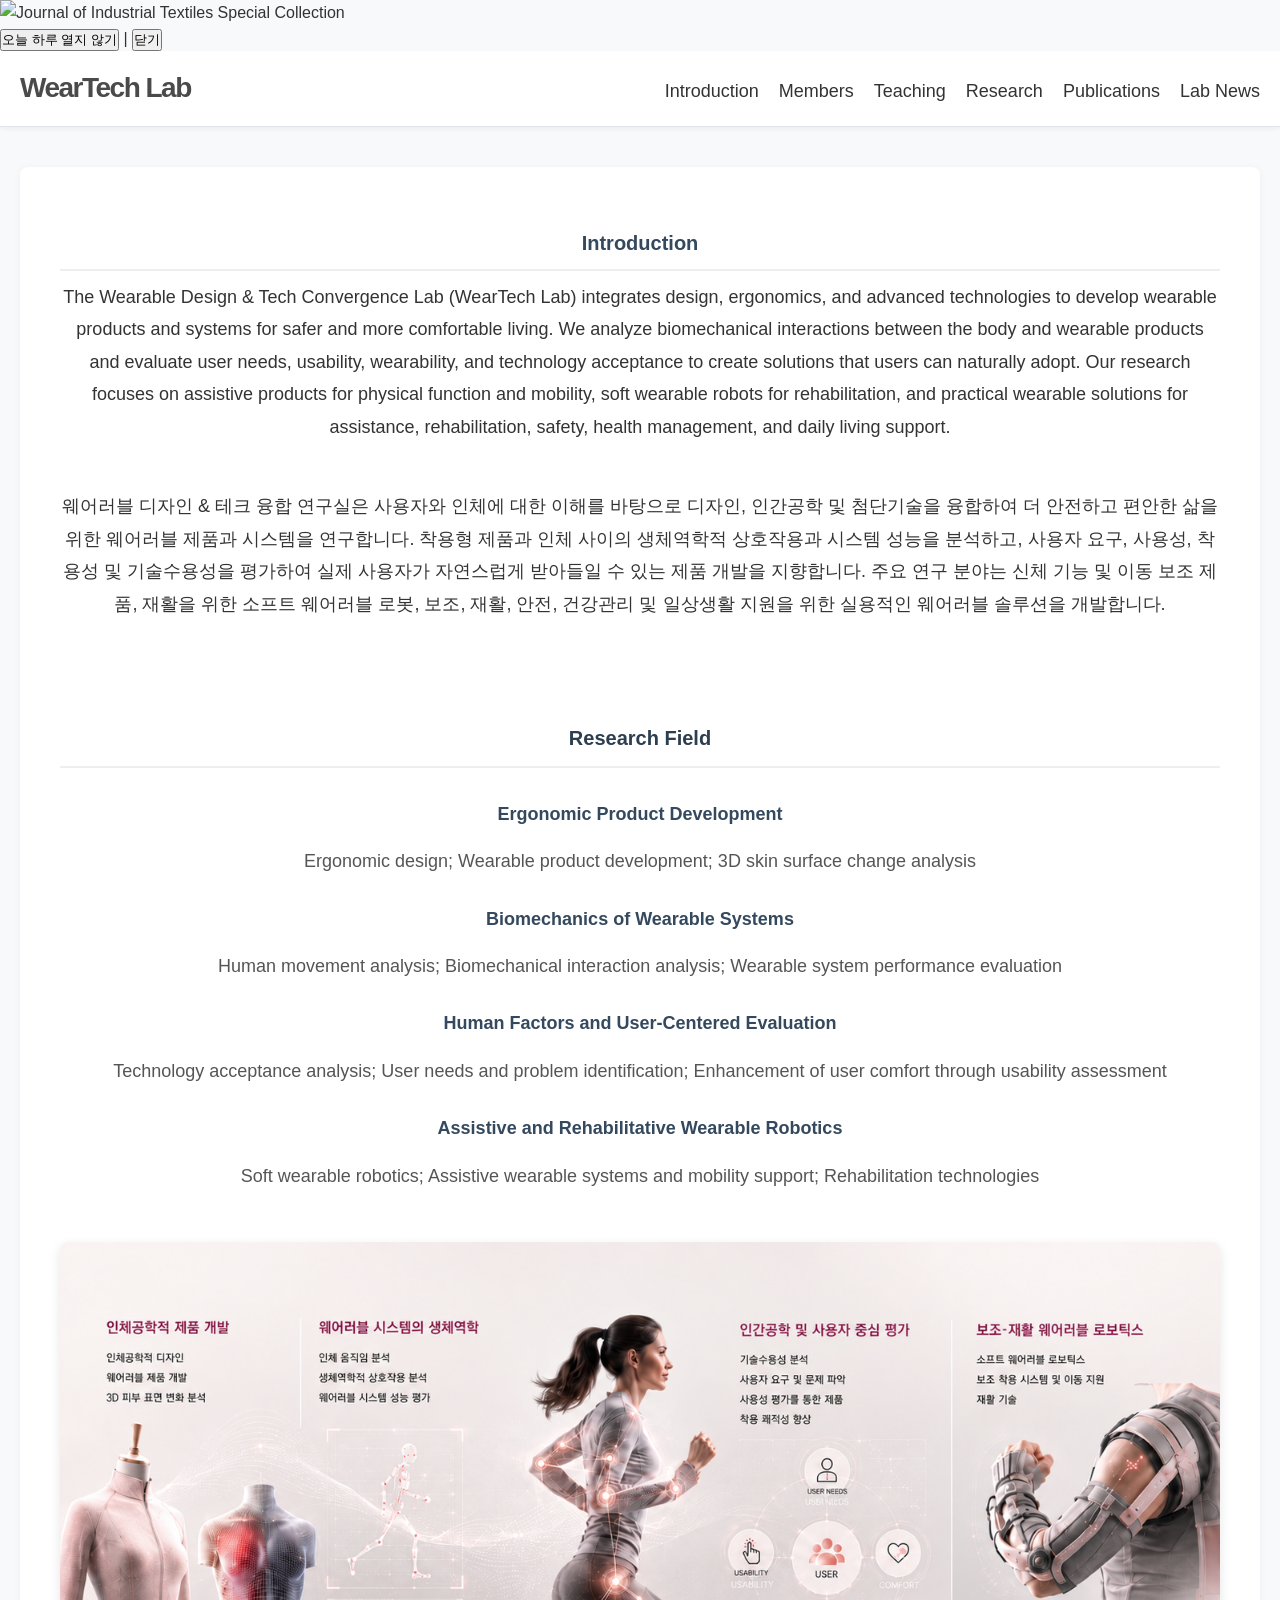
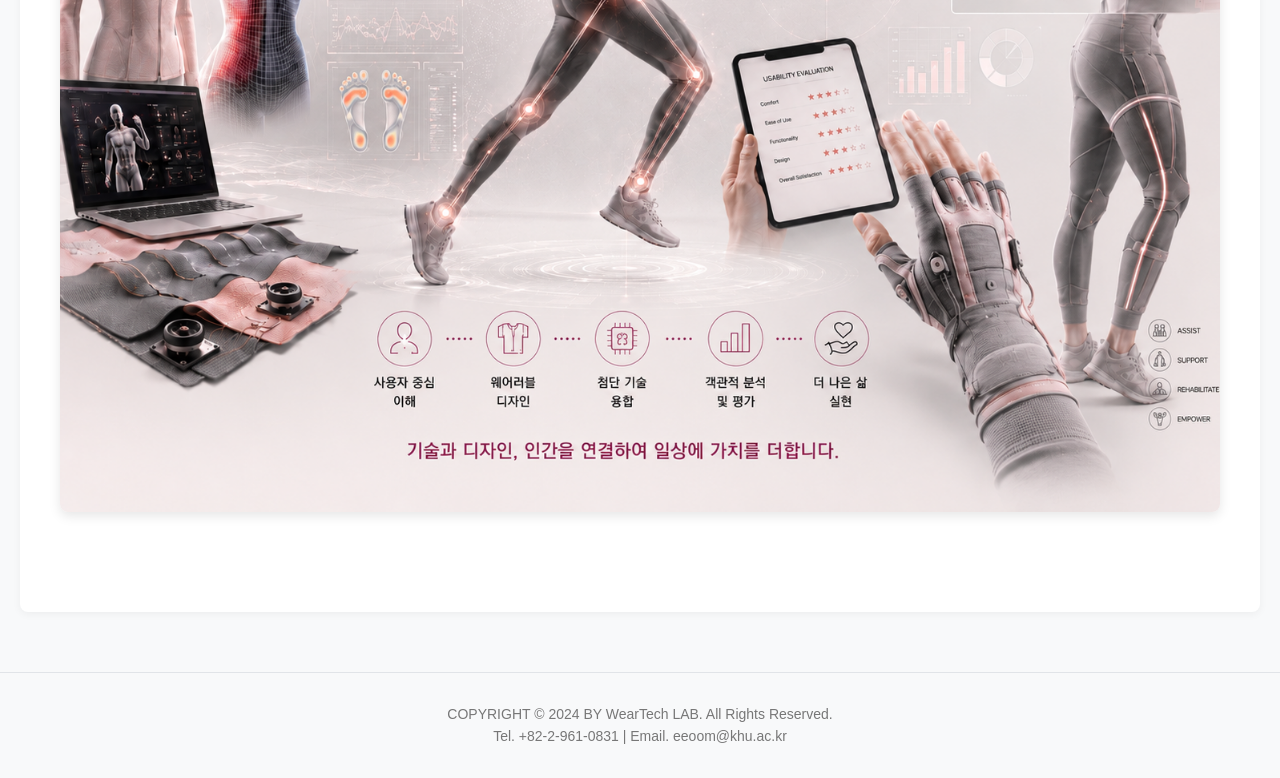
==== commit 00ee5507: "Update intro.html" ====
--- a/intro.html
+++ b/intro.html
@@ -7,6 +7,40 @@
     <link rel="stylesheet" href="style.css">
 </head>
 <body>
+<!-- Special Collection Popup -->
+<div id="specialPopup" class="popup-overlay">
+
+    <div class="popup-box">
+
+        <a href="https://journals.sagepub.com/topic/collections-jit/002705/jitc"
+           target="_blank"
+           rel="noopener noreferrer"
+           class="popup-image-link">
+
+            <img src="special-collection-popup.jpg"
+                 alt="Journal of Industrial Textiles Special Collection"
+                 class="popup-image">
+
+        </a>
+
+        <div class="popup-buttons">
+
+            <button type="button" onclick="hidePopupToday()">
+                오늘 하루 열지 않기
+            </button>
+
+            <span class="popup-divider">|</span>
+
+            <button type="button" onclick="closePopup()">
+                닫기
+            </button>
+
+        </div>
+
+    </div>
+
+</div>
+    
     <!-- 헤더 (로고 + 상단 메뉴) -->
     <header class="site-header">
         <div class="header-wrap">
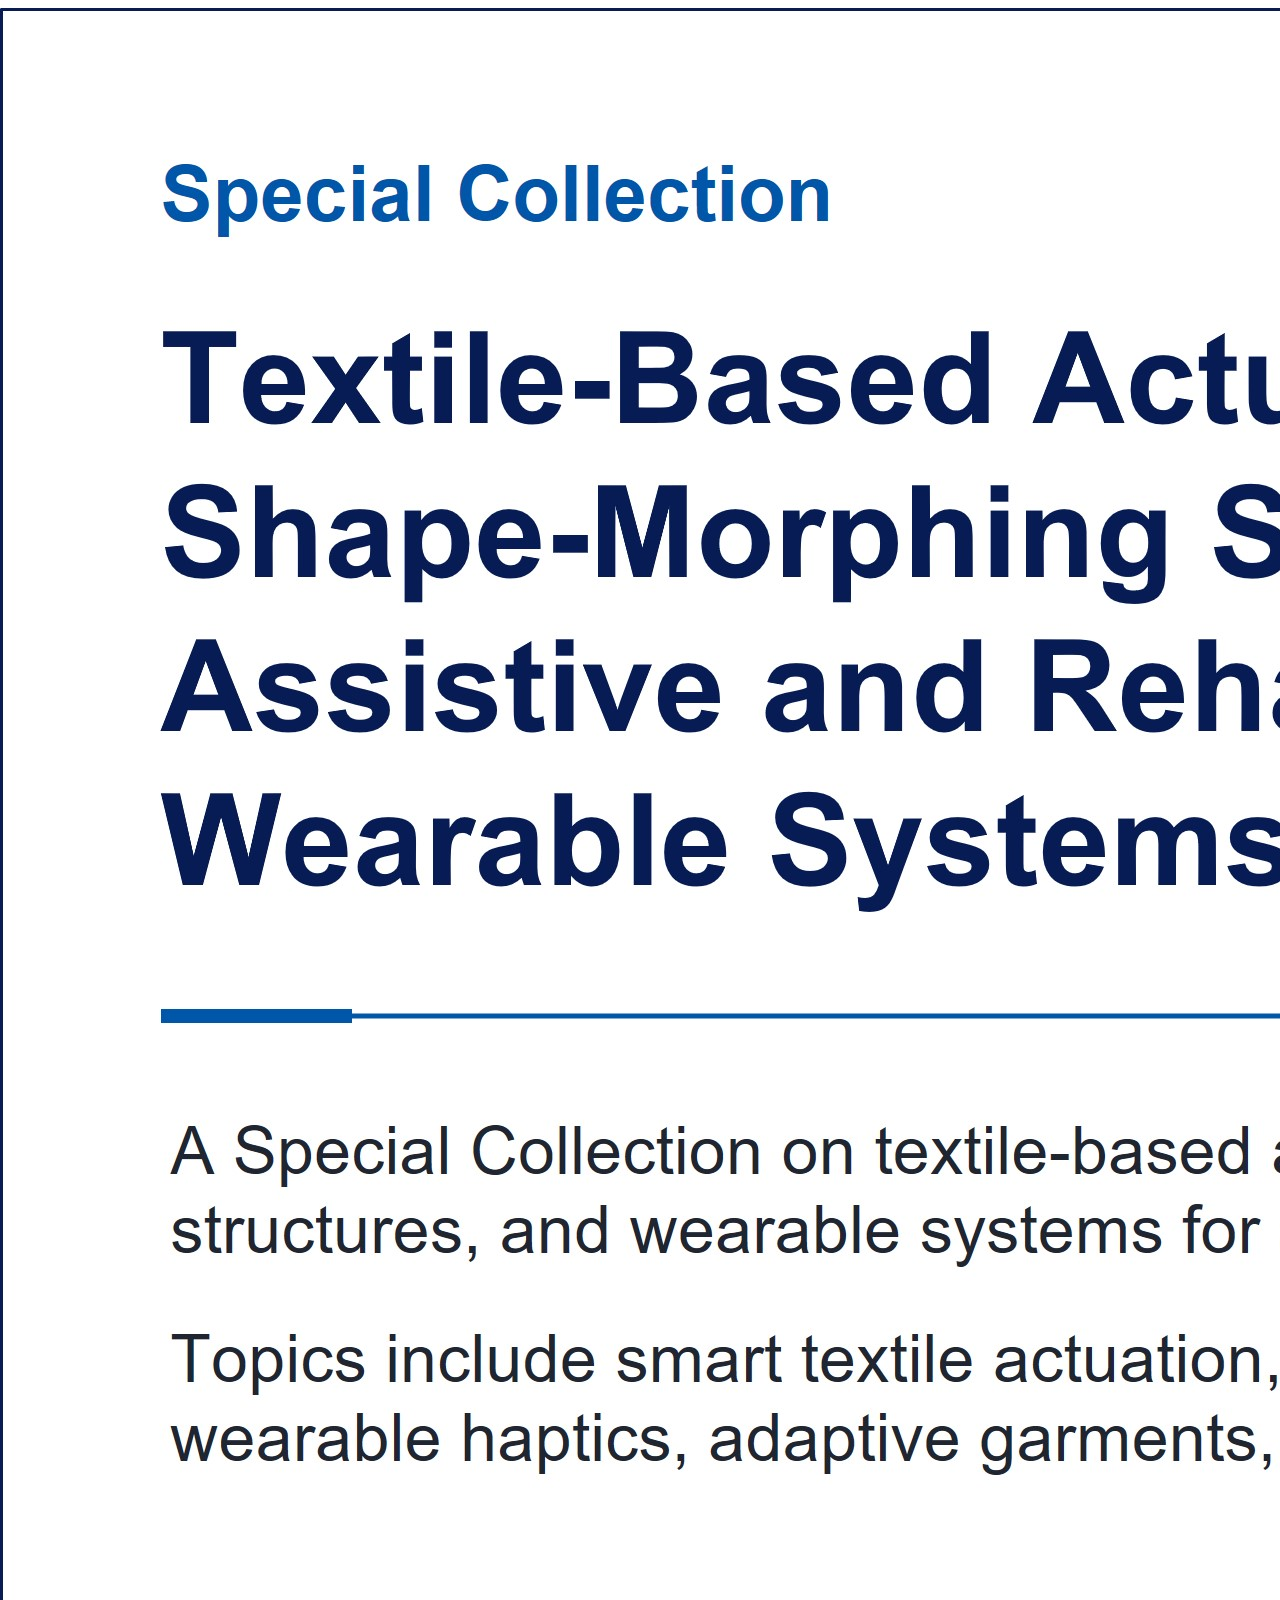
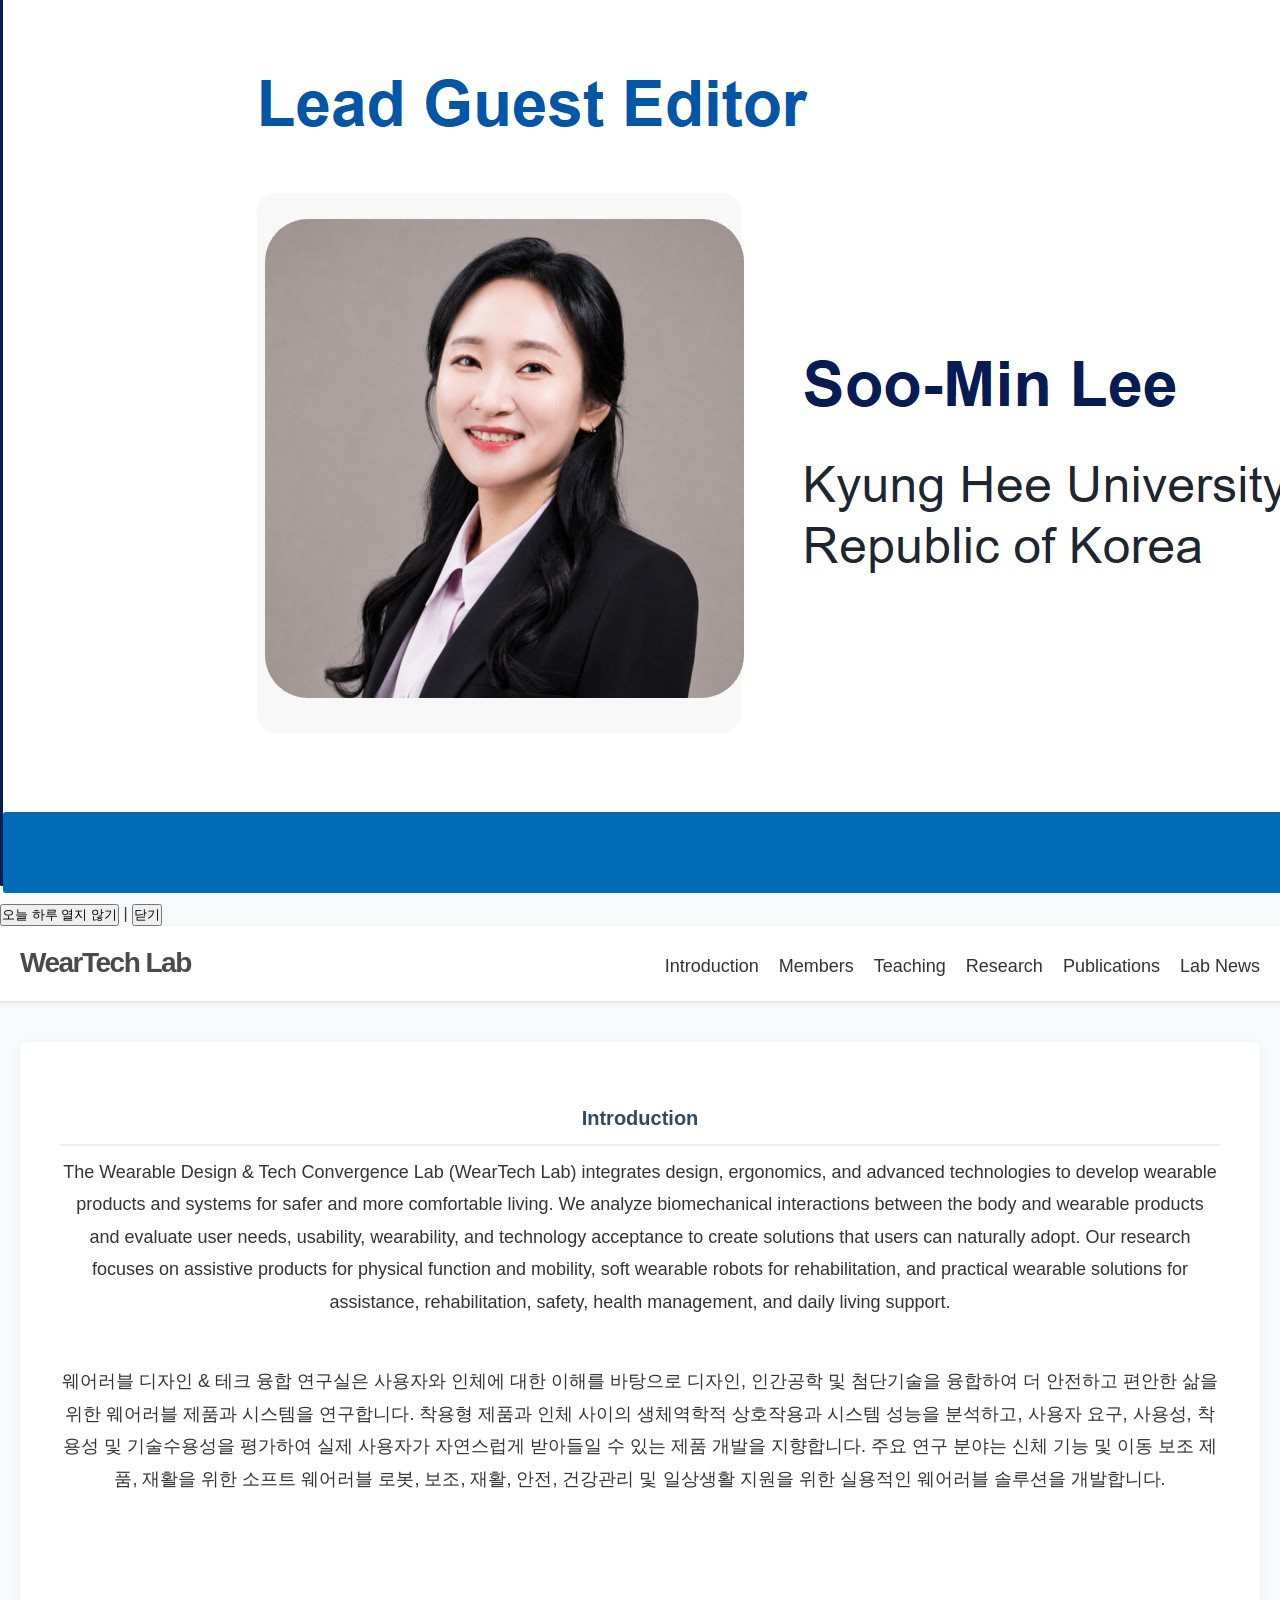
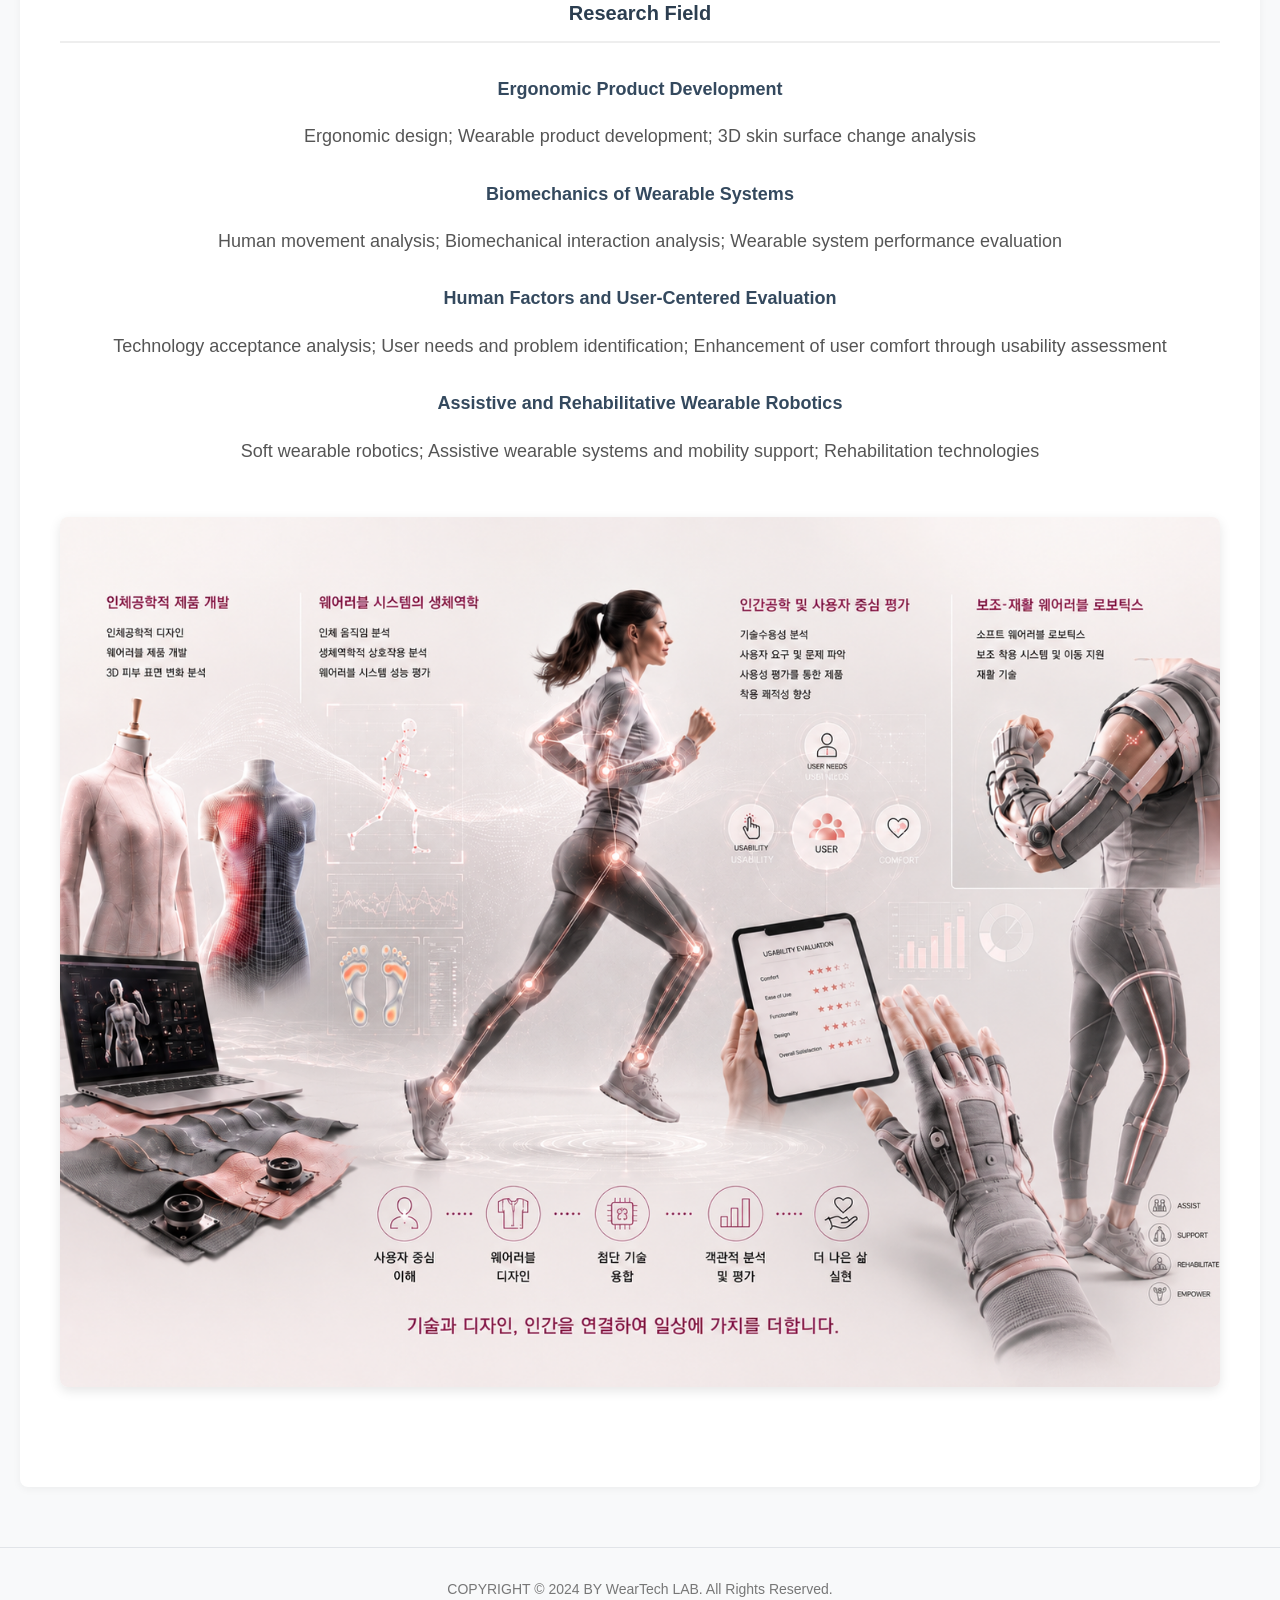
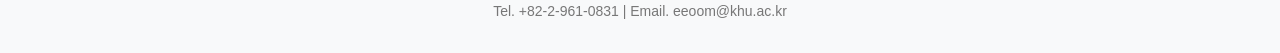
==== commit 8cabc9a4: "Update intro.html" ====
--- a/intro.html
+++ b/intro.html
@@ -17,7 +17,7 @@
            rel="noopener noreferrer"
            class="popup-image-link">
 
-            <img src="special-collection-popup.jpg"
+            <img src="special-collection-popup.jpg.jpg"
                  alt="Journal of Industrial Textiles Special Collection"
                  class="popup-image">
 
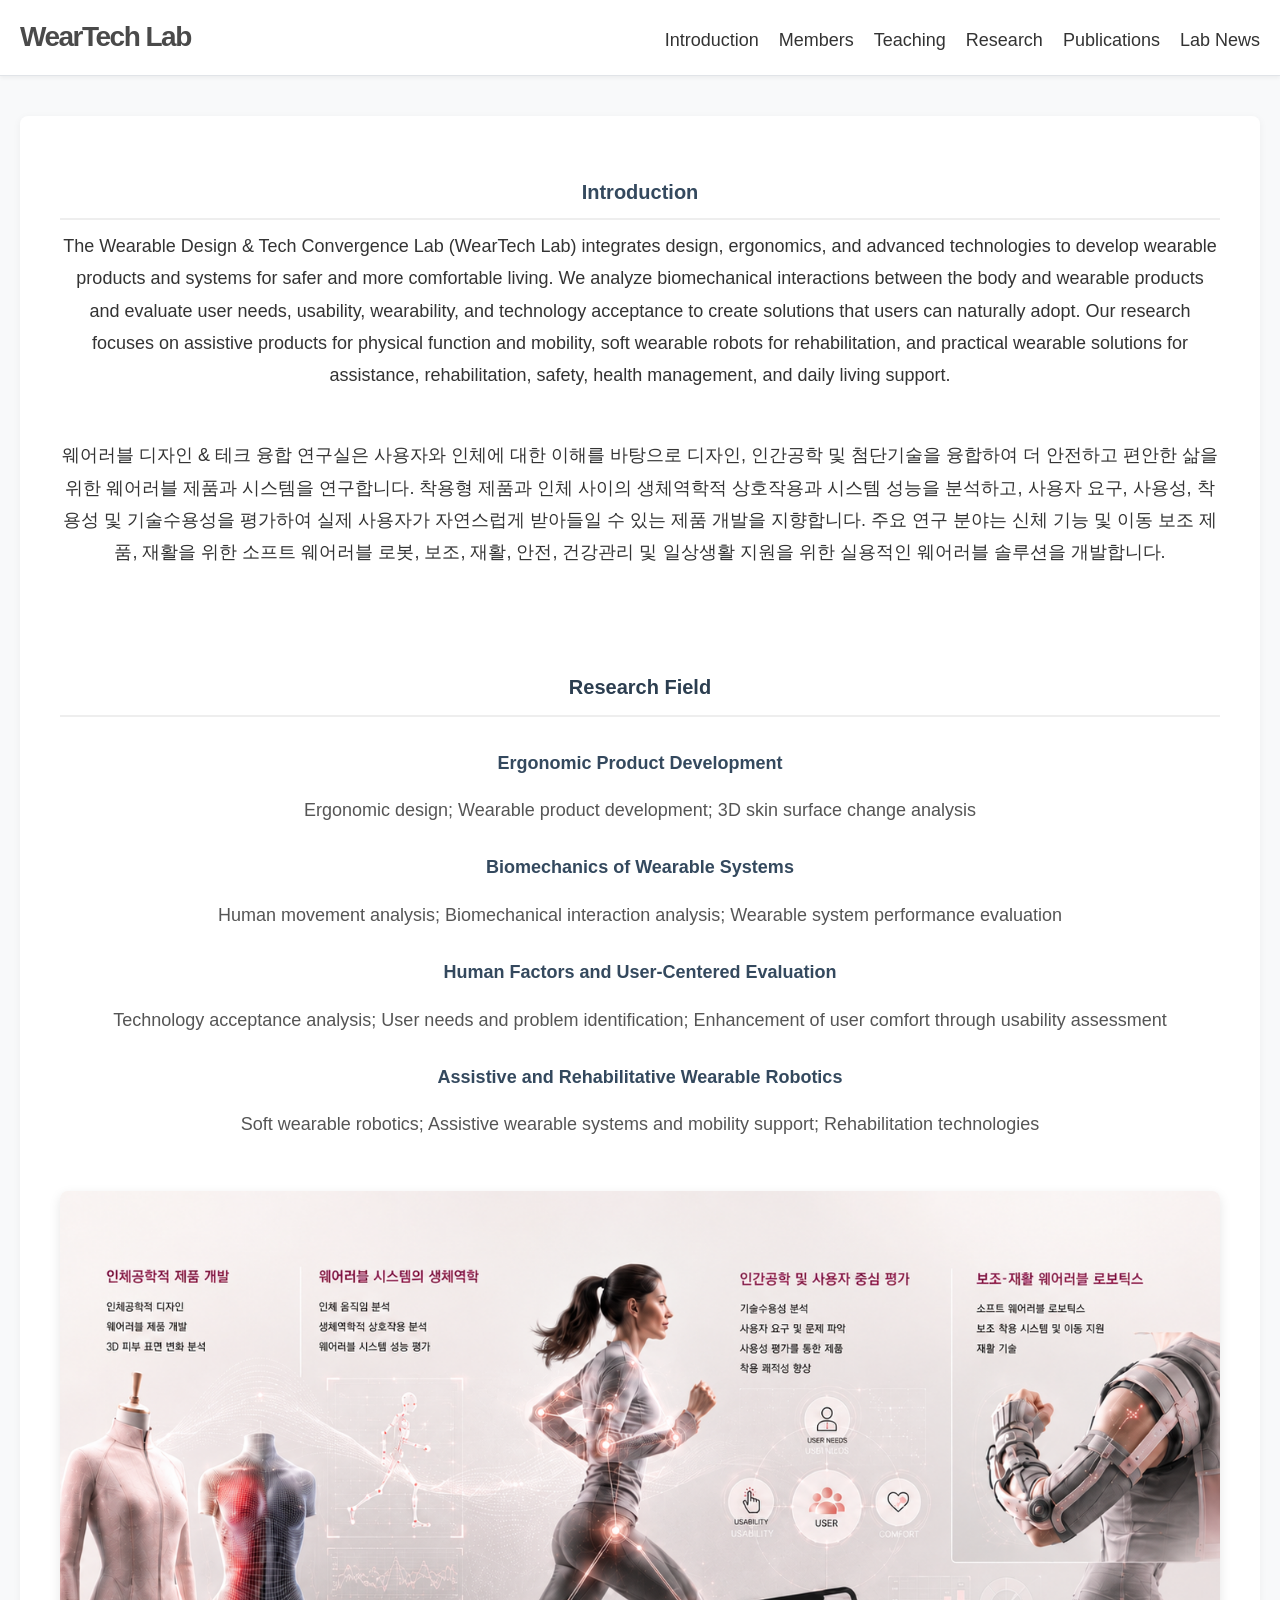
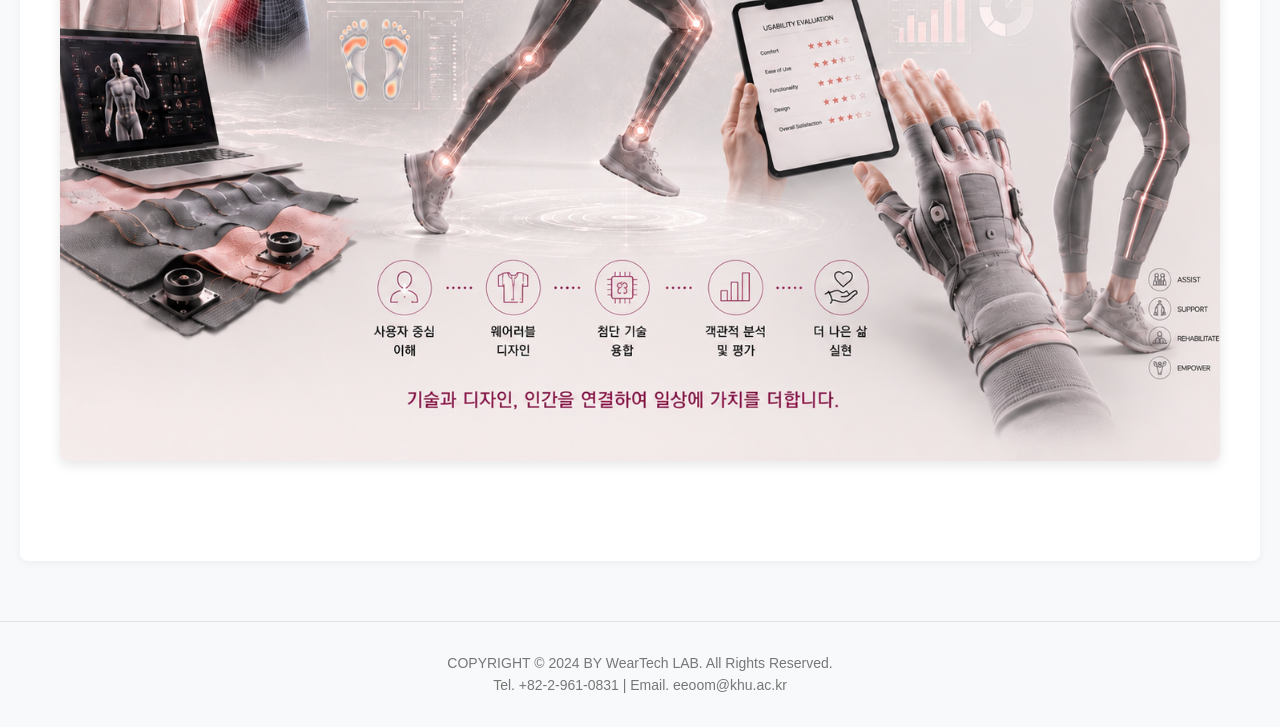
==== commit d34a236c: "Update intro.html" ====
--- a/intro.html
+++ b/intro.html
@@ -7,39 +7,6 @@
     <link rel="stylesheet" href="style.css">
 </head>
 <body>
-<!-- Special Collection Popup -->
-<div id="specialPopup" class="popup-overlay">
-
-    <div class="popup-box">
-
-        <a href="https://journals.sagepub.com/topic/collections-jit/002705/jitc"
-           target="_blank"
-           rel="noopener noreferrer"
-           class="popup-image-link">
-
-            <img src="special-collection-popup.jpg.jpg"
-                 alt="Journal of Industrial Textiles Special Collection"
-                 class="popup-image">
-
-        </a>
-
-        <div class="popup-buttons">
-
-            <button type="button" onclick="hidePopupToday()">
-                오늘 하루 열지 않기
-            </button>
-
-            <span class="popup-divider">|</span>
-
-            <button type="button" onclick="closePopup()">
-                닫기
-            </button>
-
-        </div>
-
-    </div>
-
-</div>
     
     <!-- 헤더 (로고 + 상단 메뉴) -->
     <header class="site-header">
--- a/style.css
+++ b/style.css
@@ -720,3 +720,106 @@
 .modal-gallery img.wide {
     grid-column: 1 / -1; 
 }
+
+/* ========================================
+   Special Collection Popup
+======================================== */
+
+.popup-overlay {
+    position: fixed;
+    top: 0;
+    left: 0;
+    width: 100%;
+    height: 100%;
+
+    background: rgba(0, 0, 0, 0.45);
+
+    display: flex;
+    justify-content: center;
+    align-items: center;
+
+    z-index: 9999;
+
+    padding: 20px;
+    box-sizing: border-box;
+}
+
+.popup-box {
+    width: 950px;
+    max-width: 95vw;
+
+    background: #ffffff;
+    border-radius: 4px;
+    overflow: hidden;
+
+    box-shadow: 0 10px 40px rgba(0, 0, 0, 0.30);
+}
+/* desktop에서만 조금 더 크게 */
+@media (min-width: 1024px) {
+    .popup-box {
+        width: 1020px;
+    }
+}
+.popup-image-link {
+    display: block;
+}
+
+.popup-image {
+    width: 100%;
+    height: auto;
+    display: block;
+    cursor: pointer;
+}
+
+.popup-buttons {
+    height: 48px;
+    display: flex;
+    justify-content: flex-end;
+    align-items: center;
+    gap: 8px;
+
+    padding: 0 22px;
+    background: #ffffff;
+    border-top: 1px solid #e5e5e5;
+
+    font-size: 14px;
+}
+
+.popup-buttons button {
+    background: none;
+    border: none;
+    padding: 5px 8px;
+    font-size: 14px;
+    color: #555;
+    cursor: pointer;
+}
+
+.popup-buttons button:hover {
+    color: #005aa9;
+}
+
+.popup-divider {
+    color: #cccccc;
+}
+
+@media (max-width: 768px) {
+    .popup-overlay {
+        padding: 12px;
+    }
+
+    .popup-box {
+        width: 100%;
+        max-width: 100%;
+    }
+
+    .popup-buttons {
+        height: 45px;
+        padding: 0 12px;
+        font-size: 13px;
+    }
+
+    .popup-buttons button {
+        font-size: 13px;
+        padding: 5px 6px;
+    }
+}
